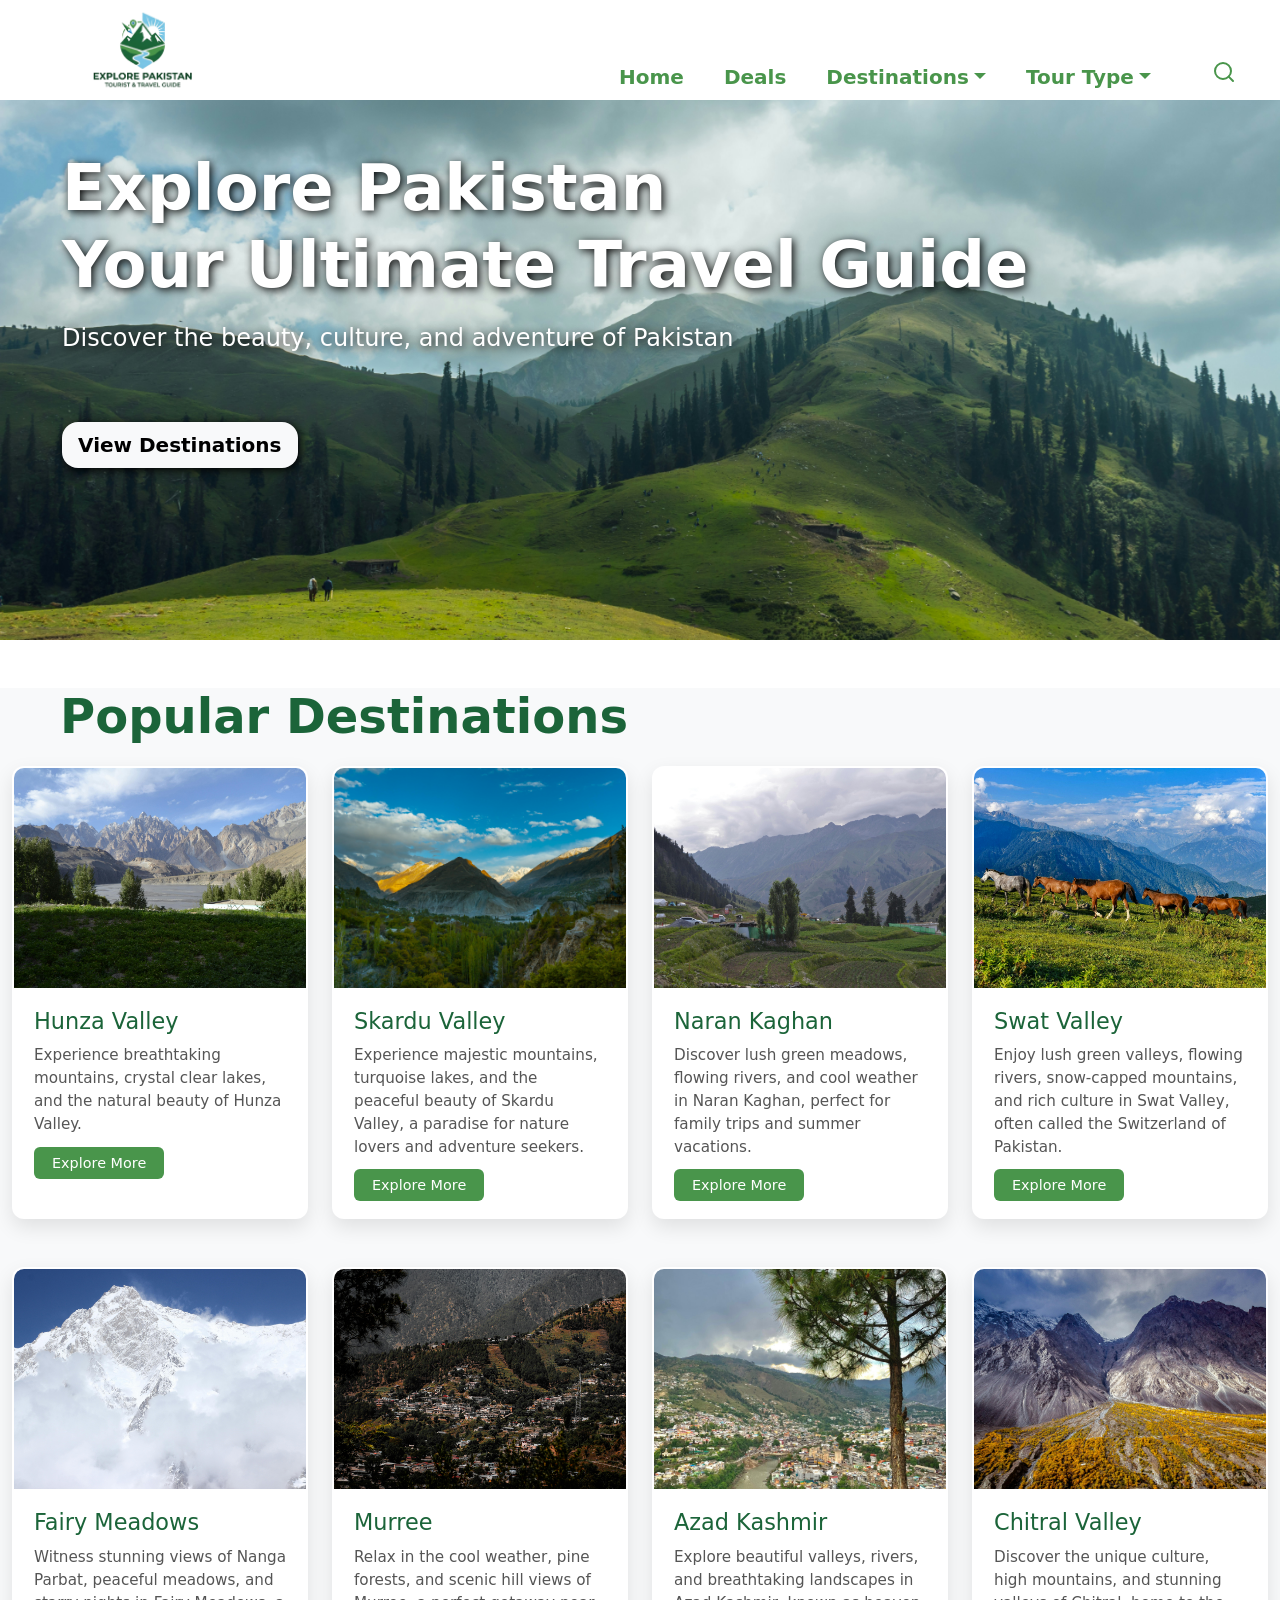
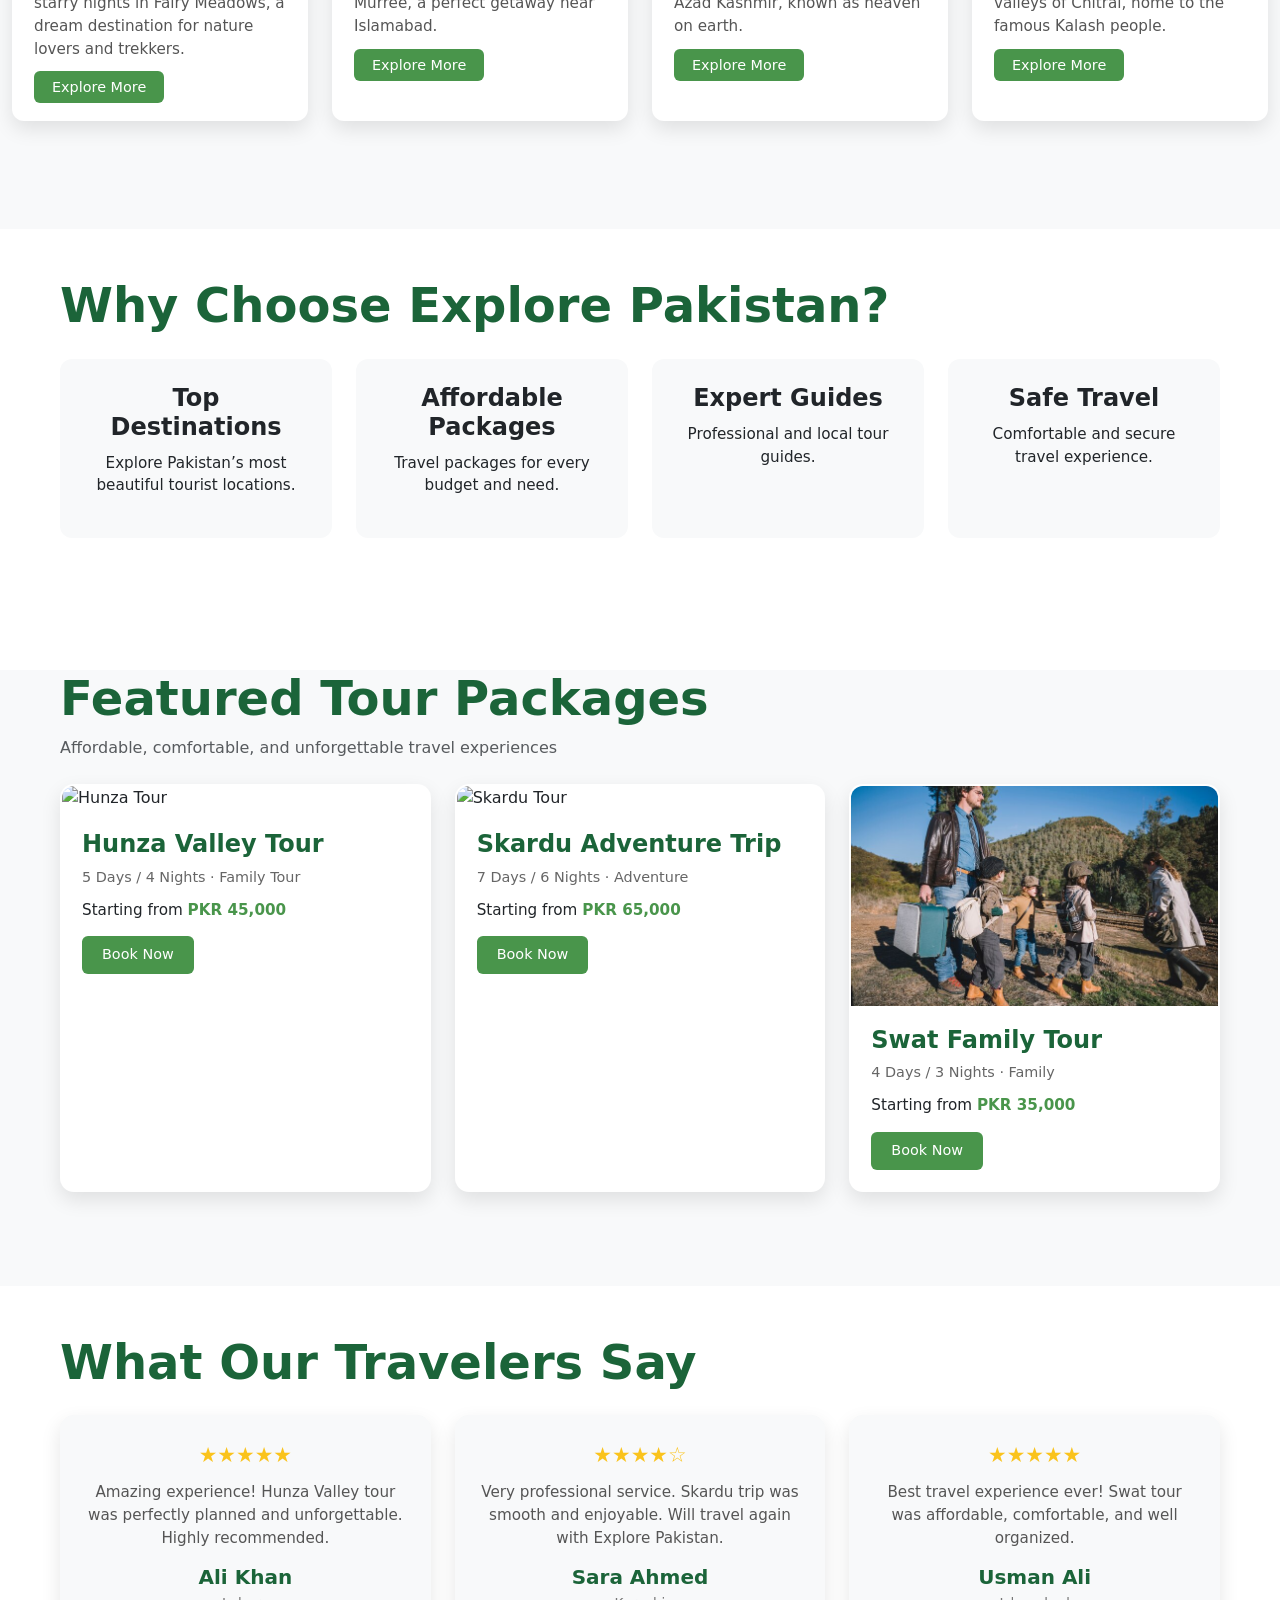
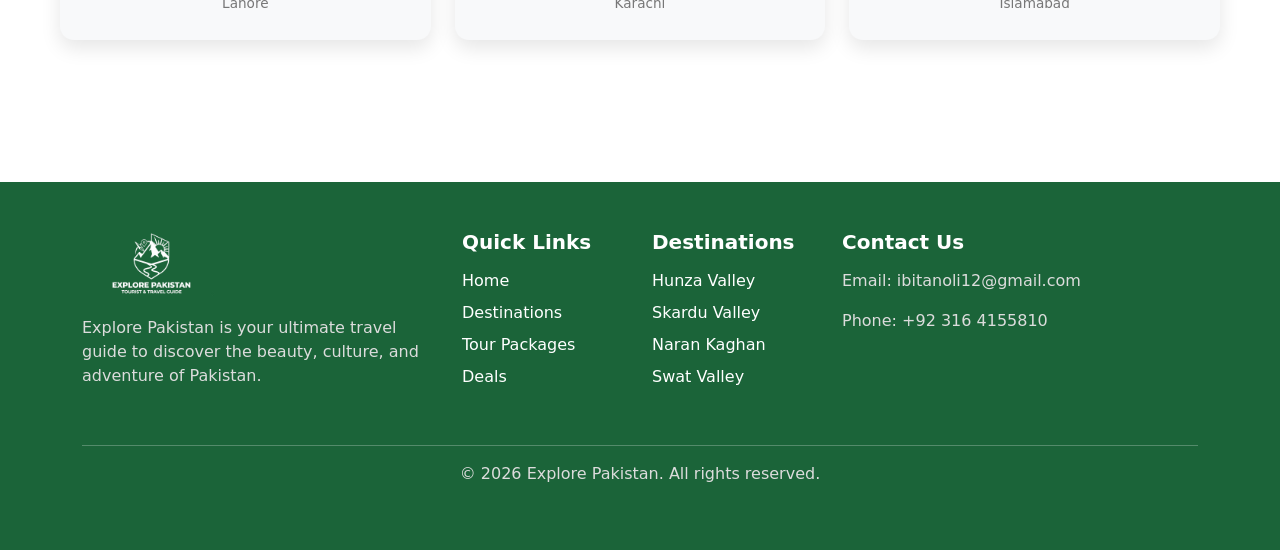
==== index.html @ c1631bf4 "Project on Tourist" ====
<!DOCTYPE html>
<html lang="en">
<head>
    <meta charset="UTF-8">
    <meta name="viewport" content="width=device-width, initial-scale=1.0">
    <title>Explore Pakistan – Tourist & Travel Guide</title>
    <link rel="stylesheet" href="bootstrap-5.3.8-dist/css/bootstrap.min.css">
    <link rel="stylesheet" href="style.css">
</head>
<body>
   
 <nav class="navbar navbar-expand-lg p-0  ">
  <div class="container-fluid">

    <!-- Logo Left -->
    <a class="navbar-brand" href="#">
      <img src="imges/main logo.png"
           alt="Explore Pakistan Logo" class="img-fluid ms-5" style="height:90px;">
    </a>

    <!-- Toggler for mobile -->
    <button class="navbar-toggler" type="button" data-bs-toggle="collapse" data-bs-target="#navbarRightMenu">
      <span class="navbar-toggler-icon"></span>
    </button>

    <!-- Right Menu -->
    <div class="collapse navbar-collapse mt-auto" id="navbarRightMenu">
      <ul class="navbar-nav gap-4 ms-auto mb-2 mb-lg-0     customnav"> 
        <li class="nav-item"><a class="nav-link " href="#">Home</a></li>
        <li class="nav-item"><a class="nav-link" href="#">Deals</a></li>

        <!-- Destinations Dropdown -->
        <li class="nav-item dropdown">
          <a class="nav-link dropdown-toggle" href="#" role="button" data-bs-toggle="dropdown">Destinations</a>
          <ul class="dropdown-menu">
            <li><a class="dropdown-item" href="#">Azad Kashmir Tours</a></li>
            <li><a class="dropdown-item" href="#">Chitral Valley Tours</a></li>
            <li><a class="dropdown-item" href="#">Fairy Meadows Tours</a></li>
            <li><a class="dropdown-item" href="#">Hunza Valley Tours</a></li>
            <li><a class="dropdown-item" href="#">Murree Tours</a></li>
            <li><a class="dropdown-item" href="#">Naran Kaghan Tours</a></li>
            <li><a class="dropdown-item" href="#">Skardu Valley Tours</a></li>
            <li><a class="dropdown-item" href="#">Swat Valley Tours</a></li>
          </ul>
        </li>

        <!-- Tour Type Dropdown -->
        <li class="nav-item dropdown">
          <a class="nav-link dropdown-toggle" href="#" role="button" data-bs-toggle="dropdown">Tour Type</a>
          <ul class="dropdown-menu">
            <li><a class="dropdown-item" href="#">Family Tours</a></li>
            <li><a class="dropdown-item" href="#">Honeymoon Tours</a></li>
            <li><a class="dropdown-item" href="#">Adventure Tours</a></li>
            <li><a class="dropdown-item" href="#">Group Tours</a></li>
            <li><a class="dropdown-item" href="#">Luxury Tours</a></li>
          </ul>
        </li>

<!--Search bar-->
<li class="nav-item ms-4">
  <div class="search-wrapper">
    <!-- Search Icon Button -->
    <button class="search-button" type="button" style="background:none; border:none; cursor:pointer; padding:5px;">
      <svg xmlns="http://www.w3.org/2000/svg" width="24" height="24" fill="none" stroke="#49954b" stroke-width="2" stroke-linecap="round" stroke-linejoin="round" viewBox="0 0 24 24">
        <circle cx="11" cy="11" r="8"></circle>
        <line x1="21" y1="21" x2="16.65" y2="16.65"></line>
      </svg>
    </button>

    <!-- Hidden Input Field -->
    <input type="text" class="search-input" placeholder="Search...">
  </div>
</li>



      </ul>
    </div>
  </div>
</nav>


      

    </div>
  </div>
</nav>

<!--First Section-->
<div class="container-fluid firstsection">
  <div class="content"><h1 class="fade-up">Explore Pakistan <br> Your Ultimate Travel Guide</h1>
 <p class="fade-up">Discover the beauty, culture, and adventure of Pakistan</p>
 <button type="button" class="btn  btn-lg"><a href="#Popular-destinations">View Destinations</a> </button>
</div>

</div>

<!--Second Section-->
<div class="container-fluid secondsection" id="Popular-destinations">
  <h1 class="ms-5 mt-5">Popular Destinations</h1>
  <div class="row">
    <!--Card one-->
    <div class="col-12 col-md-6 col-lg-3 mb-5 ">
  <div class="destination-card h-100">
    
    <img src="imges/hunza valley.jpg" alt="Hunza Valley">

    <div class="card-content">
      <h3>Hunza Valley</h3>
      <p>
        Experience breathtaking mountains, crystal clear lakes,
        and the natural beauty of Hunza Valley.
      </p>
      <a href="#" class="card-btn">Explore More</a>
    </div>

  </div>
</div>


<!--Card two-->
    <div class="col-12 col-md-6 col-lg-3 mb-5">
  <div class="destination-card h-100">
    
    <img src="imges/skardu valley.jpg" alt="Hunza Valley">

    <div class="card-content">
      <h3>Skardu Valley</h3>
      <p>
        Experience majestic mountains, turquoise lakes,
and the peaceful beauty of Skardu Valley,
a paradise for nature lovers and adventure seekers.
      </p>
      <a href="#" class="card-btn">Explore More</a>
    </div>

  </div>
</div>
<!--Card three-->
    <div class="col-12 col-md-6 col-lg-3 mb-5">
  <div class="destination-card h-100">
    
    <img src="imges/naran kaghan.jpg" alt="Hunza Valley">

    <div class="card-content">
      <h3>Naran Kaghan</h3>
      <p>
       Discover lush green meadows, flowing rivers,
        and cool weather in Naran Kaghan,
        perfect for family trips and summer vacations.
      </p>
      <a href="#" class="card-btn">Explore More</a>
    </div>

  </div>
</div>

<!--Card four-->
    <div class="col-12 col-md-6 col-lg-3 mb-5">
  <div class="destination-card h-100">
    
    <img src="imges/swat valley.jpg" alt="Hunza Valley">

    <div class="card-content">
      <h3>Swat Valley</h3>
      <p>
     Enjoy lush green valleys, flowing rivers,
snow-capped mountains, and rich culture in Swat Valley,
often called the Switzerland of Pakistan.
      </p>
      <a href="#" class="card-btn">Explore More</a>
    </div>

  </div>
</div>


<!--Card five-->
    <div class="col-12 col-md-6 col-lg-3 mb-5">
  <div class="destination-card h-100">
    
    <img src="imges/fairy meadows.jpg" alt="Hunza Valley">

    <div class="card-content">
      <h3>Fairy Meadows</h3>
      <p>
       Witness stunning views of Nanga Parbat,
peaceful meadows, and starry nights in Fairy Meadows,
a dream destination for nature lovers and trekkers.
      </p>
      <a href="#" class="card-btn">Explore More</a>
    </div>

  </div>
</div>

<!--Card six-->
    <div class="col-12 col-md-6 col-lg-3 mb-5">
  <div class="destination-card h-100">
    
    <img src="imges/muree.jpg" alt="Hunza Valley">

    <div class="card-content">
      <h3>Murree</h3>
      <p>
       Relax in the cool weather, pine forests,
and scenic hill views of Murree,
a perfect getaway near Islamabad.
      </p>
      <a href="#" class="card-btn">Explore More</a>
    </div>

  </div>
</div>

<!--Card seven-->
    <div class="col-12 col-md-6 col-lg-3 mb-5">
  <div class="destination-card h-100">
    
    <img src="imges/azad kashmir.jpg" alt="Hunza Valley">

    <div class="card-content">
      <h3>Azad Kashmir</h3>
      <p>
       Explore beautiful valleys, rivers,
and breathtaking landscapes in Azad Kashmir,
known as heaven on earth.
      </p>
      <a href="#" class="card-btn">Explore More</a>
    </div>

  </div>
</div>

<!--Card eight-->
    <div class="col-12 col-md-6 col-lg-3 mb-5">
  <div class="destination-card h-100">
    
    <img src="imges/chitral valley.jpg" alt="Hunza Valley">

    <div class="card-content">
      <h3>Chitral Valley</h3>
      <p>
       Discover the unique culture, high mountains,
and stunning valleys of Chitral,
home to the famous Kalash people.
      </p>
      <a href="#" class="card-btn">Explore More</a>
    </div>

  </div>
</div>

  </div>

</div>




<!-- Third Section -->
<div class="container-fluid thirdsection">
  <h1 class="ms-5 mt-5">Why Choose Explore Pakistan?</h1>

  <div class="row px-5 mt-4">

    <div class="col-12 col-md-6 col-lg-3 mb-4">
      <div class="why-card">
        <h4>Top Destinations</h4>
        <p>Explore Pakistan’s most beautiful tourist locations.</p>
      </div>
    </div>

    <div class="col-12 col-md-6 col-lg-3 mb-4">
      <div class="why-card">
        <h4>Affordable Packages</h4>
        <p>Travel packages for every budget and need.</p>
      </div>
    </div>

    <div class="col-12 col-md-6 col-lg-3 mb-4">
      <div class="why-card">
        <h4>Expert Guides</h4>
        <p>Professional and local tour guides.</p>
      </div>
    </div>

    <div class="col-12 col-md-6 col-lg-3 mb-4">
      <div class="why-card">
        <h4>Safe Travel</h4>
        <p>Comfortable and secure travel experience.</p>
      </div>
    </div>

  </div>
</div>





<!-- Fourth Section : Tour Packages -->
<div class="container-fluid fourthsection">
  <h1 class="ms-5 mt-5">Featured Tour Packages</h1>
  <p class="ms-5 text-muted">Affordable, comfortable, and unforgettable travel experiences</p>

  <div class="row px-5 mt-4">

    <!-- Package 1 -->
    <div class="col-12 col-md-6 col-lg-4 mb-4">
      <div class="package-card h-100">
        <img src="imges/hunza tour.jpg" alt="Hunza Tour">
        <div class="package-content">
          <h4>Hunza Valley Tour</h4>
          <p class="details">5 Days / 4 Nights · Family Tour</p>
          <p class="price">Starting from <span>PKR 45,000</span></p>
          <a href="#" class="package-btn">Book Now</a>
        </div>
      </div>
    </div>

    <!-- Package 2 -->
    <div class="col-12 col-md-6 col-lg-4 mb-4">
      <div class="package-card h-100">
        <img src="imges/skardu tour.jpg" alt="Skardu Tour">
        <div class="package-content">
          <h4>Skardu Adventure Trip</h4>
          <p class="details">7 Days / 6 Nights · Adventure</p>
          <p class="price">Starting from <span>PKR 65,000</span></p>
          <a href="#" class="package-btn">Book Now</a>
        </div>
      </div>
    </div>

    <!-- Package 3 -->
    <div class="col-12 col-md-6 col-lg-4 mb-4">
      <div class="package-card h-100">
        <img src="imges/swat tour.jpg" alt="Swat Tour">
        <div class="package-content">
          <h4>Swat Family Tour</h4>
          <p class="details">4 Days / 3 Nights · Family</p>
          <p class="price">Starting from <span>PKR 35,000</span></p>
          <a href="#" class="package-btn">Book Now</a>
        </div>
      </div>
    </div>

  </div>
</div>









<!-- Fifth Section : Traveler Reviews -->
<div class="container-fluid reviewsection">
  <h1 class="ms-5 mt-5">What Our Travelers Say</h1>

  <div class="row px-5 mt-4">

    <!-- Review 1 -->
    <div class="col-12 col-md-6 col-lg-4 mb-4">
      <div class="review-card h-100">
        <div class="stars">★★★★★</div>
        <p class="review-text">
          Amazing experience! Hunza Valley tour was perfectly planned
          and unforgettable. Highly recommended.
        </p>
        <h5>Ali Khan</h5>
        <span>Lahore</span>
      </div>
    </div>

    <!-- Review 2 -->
    <div class="col-12 col-md-6 col-lg-4 mb-4">
      <div class="review-card h-100">
        <div class="stars">★★★★☆</div>
        <p class="review-text">
          Very professional service. Skardu trip was smooth and enjoyable.
          Will travel again with Explore Pakistan.
        </p>
        <h5>Sara Ahmed</h5>
        <span>Karachi</span>
      </div>
    </div>

    <!-- Review 3 -->
    <div class="col-12 col-md-6 col-lg-4 mb-4">
      <div class="review-card h-100">
        <div class="stars">★★★★★</div>
        <p class="review-text">
          Best travel experience ever! Swat tour was affordable,
          comfortable, and well organized.
        </p>
        <h5>Usman Ali</h5>
        <span>Islamabad</span>
      </div>
    </div>

  </div>
</div>





<!-- Footer Section -->
<footer class="footersection mt-5">
  <div class="container py-5">
    <div class="row">

      <!-- Logo & About -->
      <div class="col-12 col-md-4 mb-4 footer">
        <img src="imges/fottor logo.png" alt="Explore Pakistan Logo" class="img-fluid mb-3" style="height:70px;">
        <p>Explore Pakistan is your ultimate travel guide to discover the beauty, culture, and adventure of Pakistan.</p>
      </div>

      <!-- Quick Links -->
      <div class="col-6 col-md-2 mb-4">
        <h5>Quick Links</h5>
        <ul class="footer-links">
          <li><a href="#">Home</a></li>
          <li><a href="#">Destinations</a></li>
          <li><a href="#">Tour Packages</a></li>
          <li><a href="#">Deals</a></li>
        </ul>
      </div>

      <!-- Destinations -->
      <div class="col-6 col-md-2 mb-4">
        <h5>Destinations</h5>
        <ul class="footer-links">
          <li><a href="#">Hunza Valley</a></li>
          <li><a href="#">Skardu Valley</a></li>
          <li><a href="#">Naran Kaghan</a></li>
          <li><a href="#">Swat Valley</a></li>
        </ul>
      </div>

      <!-- Contact -->
      <div class="col-12 col-md-4 mb-4">
        <h5>Contact Us</h5>
        <p>Email: ibitanoli12@gmail.com</p>
        <p>Phone: +92 316 4155810</p>
        <div class="social-icons">
          <a href="#"><i class="bi bi-facebook"></i></a>
          <a href="#"><i class="bi bi-instagram"></i></a>
          <a href="#"><i class="bi bi-twitter"></i></a>
        </div>
      </div>

    </div>
    <hr>
    <p class="text-center mt-3">&copy; 2026 Explore Pakistan. All rights reserved.</p>
  </div>
</footer>



<!--Javascript links-->
    <script src="bootstrap-5.3.8-dist/js/bootstrap.bundle.min.js"></script>
    <script src="script.js"></script>
</body>
</html>
---- style.css ----
*{
    padding: 0;
    margin: 0;
    box-sizing: border-box;
}


nav {
  position: fixed;
  top: 0;
  width: 100%;
  transition: top 0.3s ease;
  z-index: 999;
}


.logo{
    width: 15%;
}
.customnav li a{
    font-size: 20px;
    font-weight: bold;
    transition: 0.2s ease;
    color: #49954b;
}
.customnav li a:hover{
    color: #1b6439;
}



.search-wrapper {
  position: relative;
  display: flex;
  align-items: center;
}


.search-input {
  width: 0;
  opacity: 0;
  padding: 5px 10px;
  border: 1px solid #49954b; 
  border-radius: 20px;
  transition: width 0.3s ease, opacity 0.3s ease;
  margin-left: 5px;
}


.search-wrapper.active .search-input {
  width: 150px;   
  opacity: 1;
}

.firstsection {
    position: relative;
    min-height: 60vh;
    width: 100%;
    overflow: hidden;
    background: url('imges/first\ section.jpg') center/cover no-repeat;
    
}


.firstsection::before {
    content: '';
    position: absolute;
    top:0; left:0; right:0; bottom:0; 
    z-index: 1;
    transition: background-color 0.5s ease; 
}

.firstsection:hover::before {
    background: linear-gradient(rgba(255, 255, 255, 0),#103b11b3);
    
}

.content{
    position: relative;
   padding-top: 50px;
   padding-bottom: 50px;
    padding-left: 50px; 
    min-height: 60vh;
    width: 100%;
    z-index: 2;
}
.content h1 {
    font-size: clamp(2rem, 5vw, 4rem);
    font-weight: bold;
    margin-bottom: 1rem;
    color: white;
    text-shadow: 2px 2px 10px black;
}

.content p {
    font-size: clamp(1rem, 2.5vw, 1.5rem);
    color: white;
    text-shadow: 2px 2px 10px black;
}
.content button{
    box-shadow: 2px 2px 10px black;
    font-size: 20px;
    font-weight: bold;
    border-radius:  clamp(0.8rem, 2.5vw, 1rem);
    background-color: #F8F9FA;
    border: none;
    margin-top: 50px;
    transition: 0.2s ease;
}
.content button a{
    text-decoration: none;
    color: black;
}
.content button a:hover{
    color: white;
}
.content button:hover{
    background-color: #78c6e6;
    color: white;
}



.secondsection {
    background-color: #f8f9fa;
    padding-bottom: 60px;
}

.secondsection h1 {
    font-weight: bold;
    color: #1b6439; 
    font-size: clamp(1.5rem, 5vw, 3rem);
   margin-bottom: 20px; 
}

/* Card styling */
.destination-card {
    background: #fff;
    border-radius: 12px;
    overflow: hidden;
    box-shadow: 0 8px 20px rgba(0,0,0,0.1);
    transition: transform 0.2s ease, box-shadow 0.2s ease;
    border: 2px solid transparent;
}

.destination-card:hover {
    transform: translateY(-10px);
    border-color: #49954b;
    box-shadow: 0 12px 30px rgba(73, 149, 75, 0.35);
    
}

.destination-card img {
    width: 100%;
    height: 220px;
    object-fit: cover;
}

.card-content {
    padding: 20px;
}

.card-content h3 {
    font-size: 1.4rem;
    margin-bottom: 10px;
    color: #1b6439;
}

.card-content p {
    font-size: 0.95rem;
    color: #555;
    margin-bottom: 15px;
}

.card-btn{
    text-decoration: none;
    color: #fff;
    background-color: #49954b;
    padding: 8px 18px;
    border-radius: 6px;
    font-size: 0.9rem;
    transition: background-color 0.3s ease;
}

.card-btn:hover {
    background-color: #1b6439;
}









.thirdsection {
    background-color: #ffffff;
    padding-bottom: 60px;
}

.thirdsection h1 {
    font-weight: bold;
    color: #1b6439;
    font-size: clamp(1.5rem, 5vw, 3rem);
}

.why-card {
    background: #f8f9fa;
    border-radius: 12px;
    padding: 25px;
    text-align: center;
    height: 100%;
    transition: all 0.3s ease;
}

.why-card:hover {
    background-color: #49954b;
    color: white;
    transform: translateY(-8px);
    box-shadow: inset 0 8px 18px rgba(0, 0, 0, 0.726);
}

.why-card h4 {
    margin-bottom: 10px;
    font-weight: bold;
}

.why-card p {
    font-size: 0.95rem;
}







.fourthsection {
    background-color: #f8f9fa;
    padding-bottom: 70px;
}

.fourthsection h1 {
    font-weight: bold;
    color: #1b6439;
    font-size: clamp(1.5rem, 5vw, 3rem);
}

.package-card {
    background: #fff;
    border-radius: 14px;
    overflow: hidden;
    box-shadow: 0 8px 20px rgba(0,0,0,0.1);
    transition: all 0.3s ease;
    border: 2px solid transparent;
}

.package-card:hover {
    transform: translateY(-10px);
    box-shadow: 0 15px 35px rgba(0,0,0,0.18);
    border-color: #1b6439;
}

.package-card img {
    width: 100%;
    height: 220px;
    object-fit: cover;
}

.package-content {
    padding: 20px;
}

.package-content h4 {
    font-weight: bold;
    color: #1b6439;
    margin-bottom: 8px;
}

.details {
    font-size: 0.9rem;
    color: #666;
    margin-bottom: 10px;
}

.price {
    font-size: 0.95rem;
    margin-bottom: 15px;
}

.price span {
    font-weight: bold;
    color: #49954b;
}

.package-btn {
    display: inline-block;
    text-decoration: none;
    background-color: #49954b;
    color: #fff;
    padding: 8px 20px;
    border-radius: 6px;
    font-size: 0.9rem;
    transition: background-color 0.3s ease;
}

.package-btn:hover {
    background-color: #1b6439;
}








.reviewsection {
    background-color: #ffffff;
    padding-bottom: 70px;
}

.reviewsection h1 {
    font-weight: bold;
    color: #1b6439;
    font-size: clamp(1.5rem, 5vw, 3rem);
}

.review-card {
    background: #f8f9fa;
    border-radius: 14px;
    padding: 25px;
    text-align: center;
    box-shadow: 0 8px 20px rgba(0,0,0,0.1);
    transition: all 0.3s ease;
}

.review-card:hover {
    transform: translateY(-8px);
    box-shadow: 0 15px 30px rgba(0,0,0,0.18);
}

.stars {
    color: #fac31c;
    font-size: 1.3rem;
    margin-bottom: 10px;
}

.review-text {
    font-size: 0.95rem;
    color: #555;
    margin-bottom: 15px;
}

.review-card h5 {
    font-weight: bold;
    color: #1b6439;
    margin-bottom: 2px;
}

.review-card span {
    font-size: 0.85rem;
    color: #777;
}





.footersection {
    background-color: #1b6439;
    color: #fff;
}

.footersection h5 {
    font-weight: bold;
    margin-bottom: 15px;
}

.footer-links {
    list-style: none;
    padding: 0;
}

.footer-links li {
    margin-bottom: 8px;
}

.footer-links li a {
    color: #fff;
    text-decoration: none;
    transition: 0.2s ease;
}

.footer-links li a:hover {
    color: #78c6e6;
}

.footersection p {
    color: #dcdcdc;
}

.social-icons a {
    color: #fff;
    font-size: 1.2rem;
    margin-right: 10px;
    transition: 0.3s ease;
}

.social-icons a:hover {
    color: #78c6e6;
}









.fade-up {
  opacity: 0;
  transform: translateY(30px);
  transition: opacity 0.8s ease-out, transform 0.8s ease-out;
}

.fade-up.show {
  opacity: 1;
  transform: translateY(0);
}
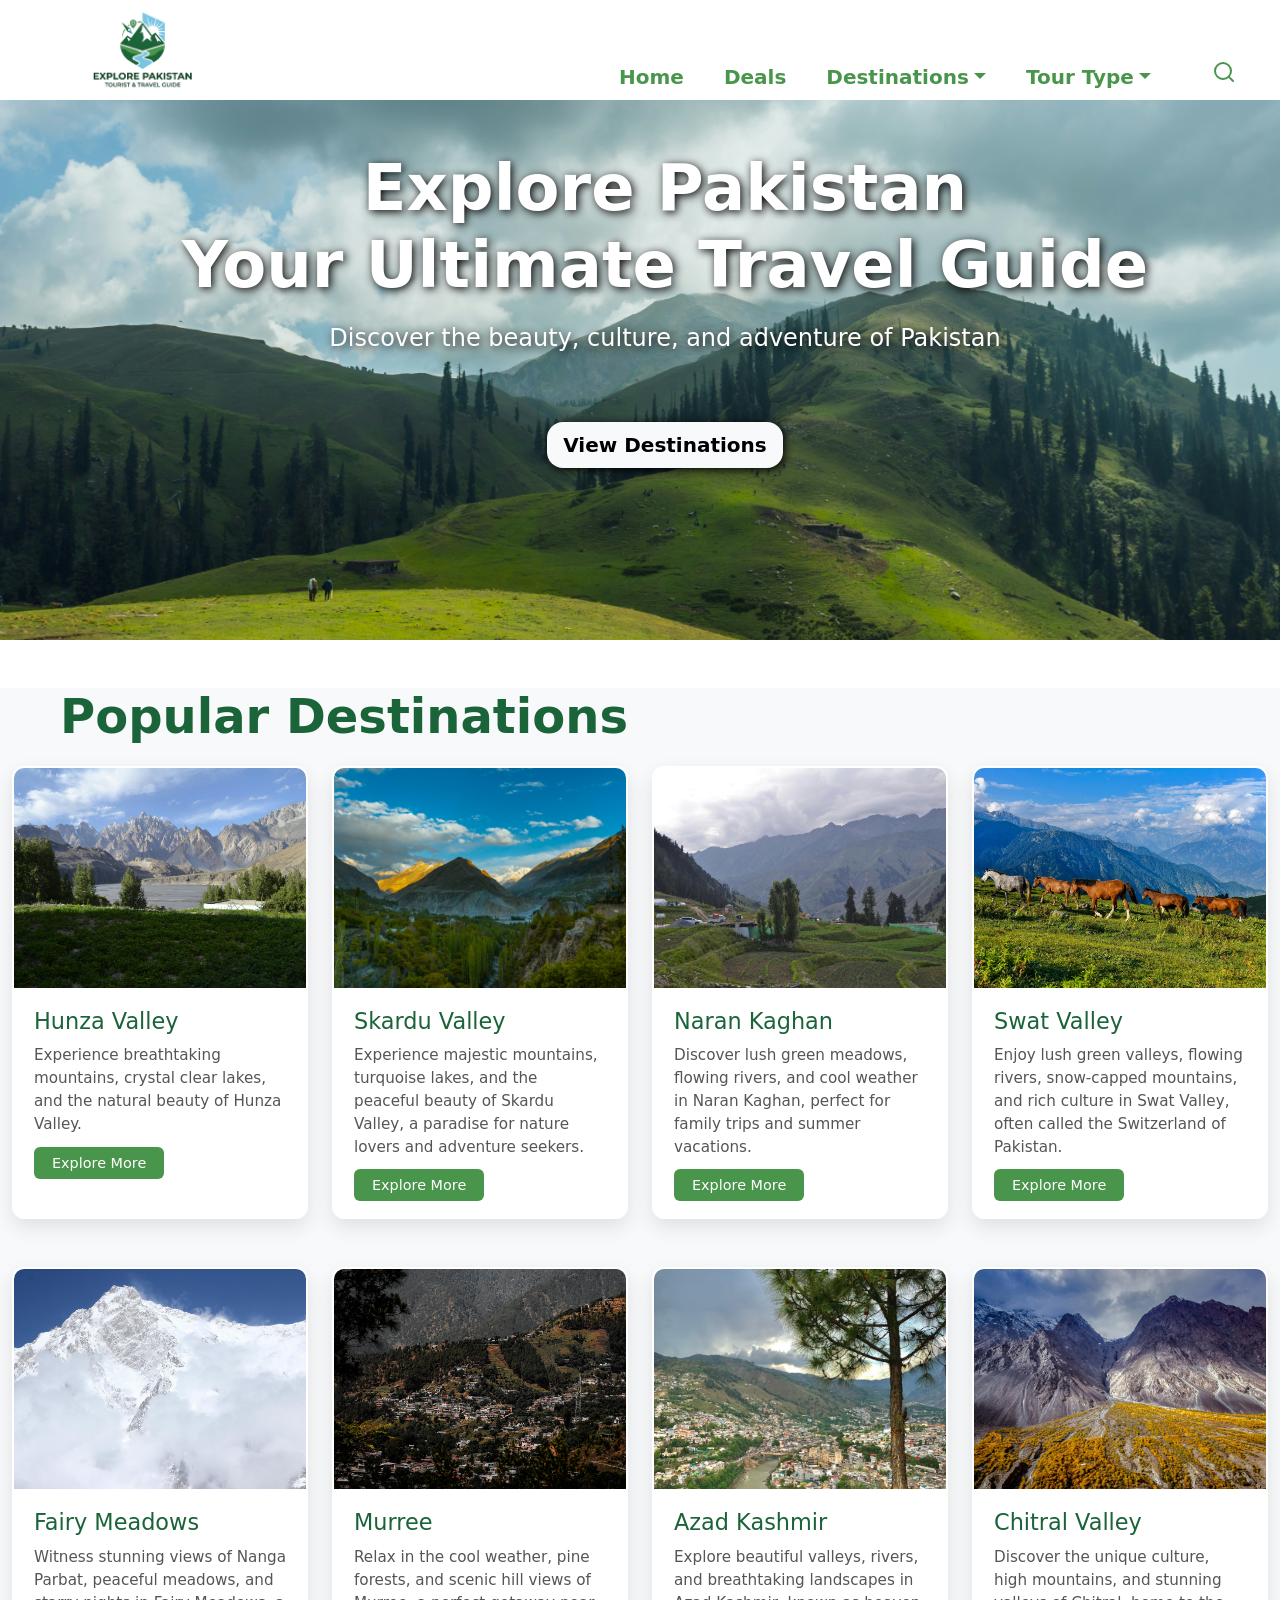
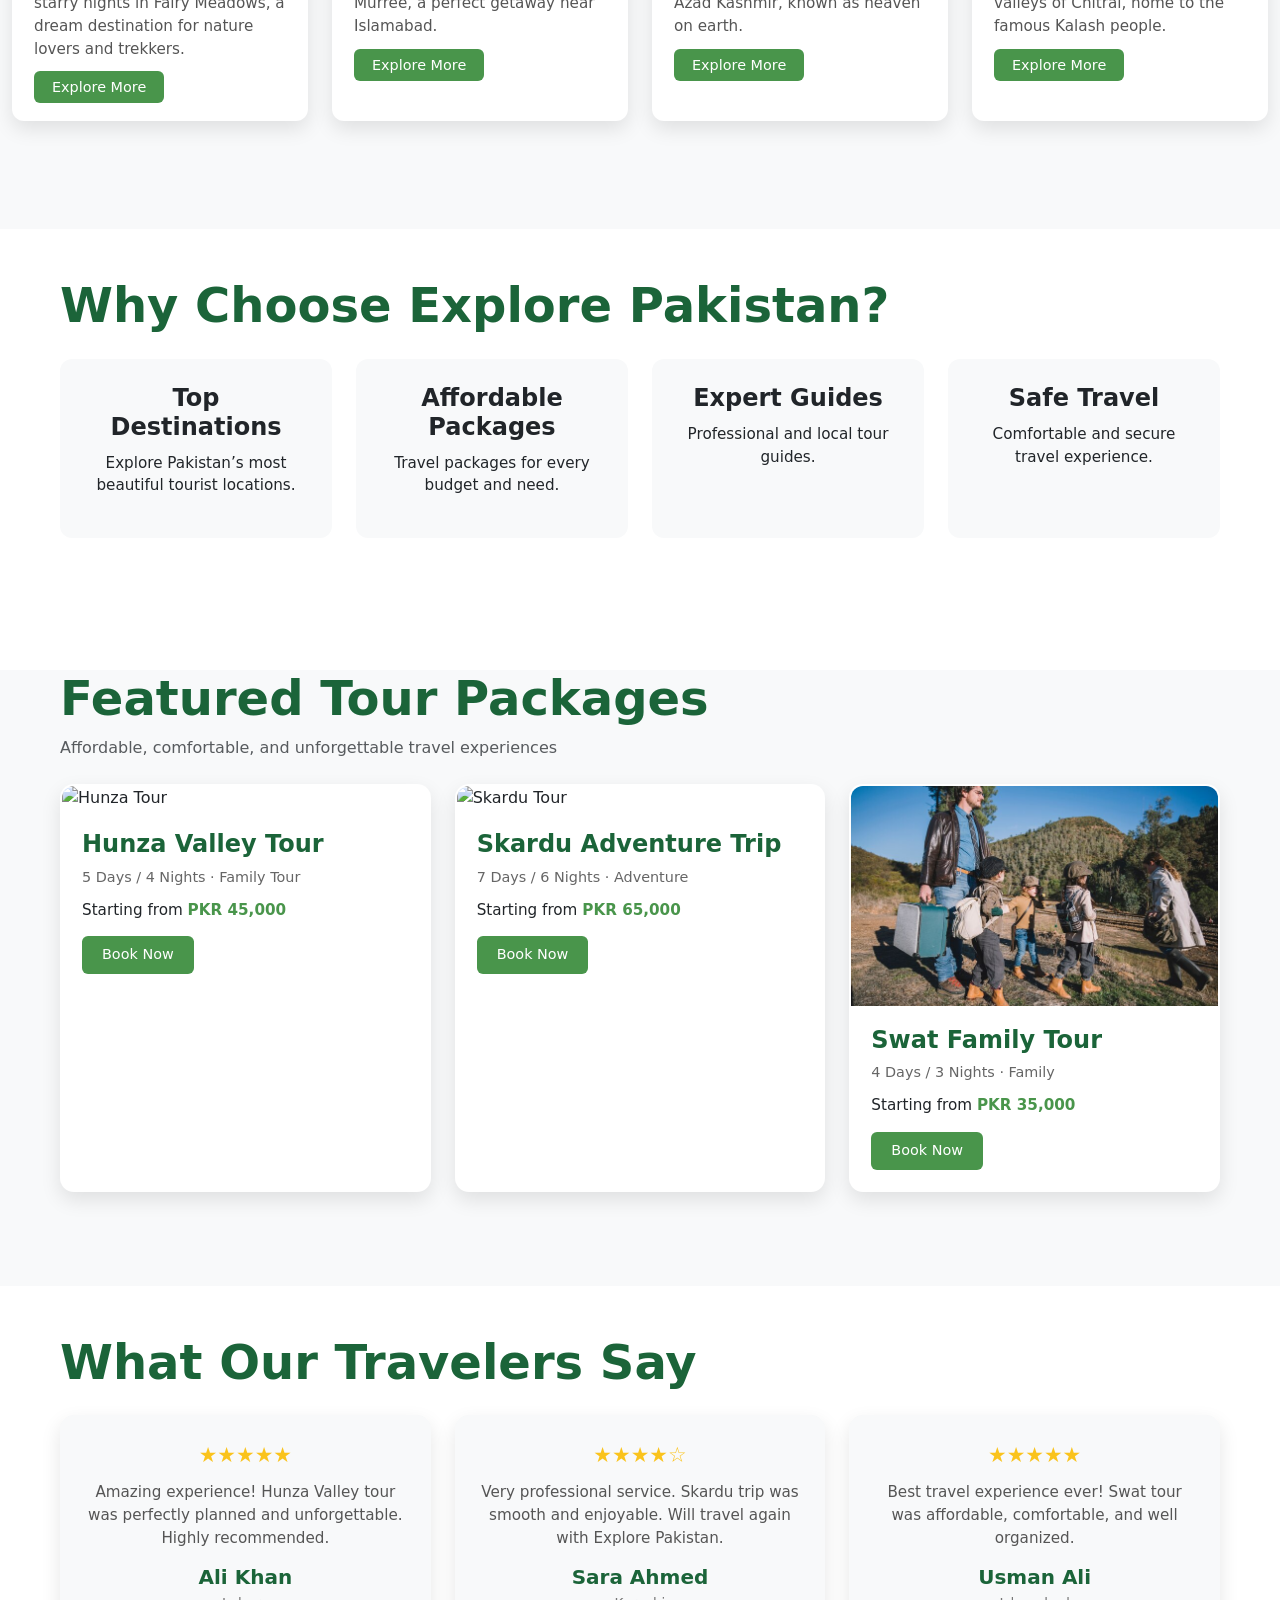
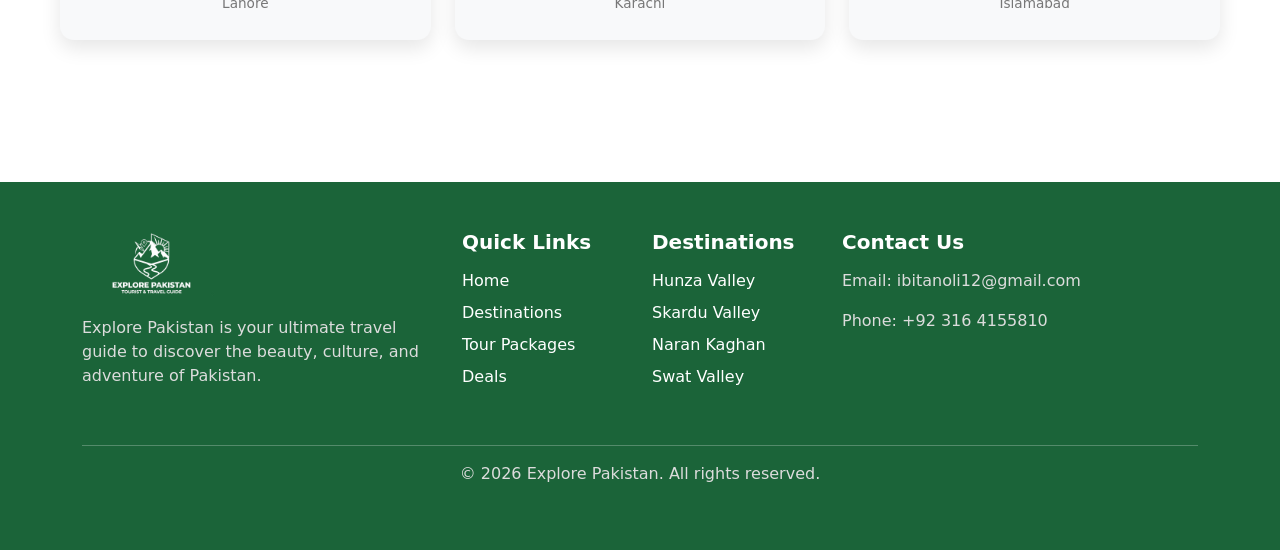
==== commit a74fd0a7: "Added remaining destination pages and working Formspree booking form" ====
--- a/index.html
+++ b/index.html
@@ -4,6 +4,7 @@
     <meta charset="UTF-8">
     <meta name="viewport" content="width=device-width, initial-scale=1.0">
     <title>Explore Pakistan – Tourist & Travel Guide</title>
+    <link rel="icon" type="imges/png" href="imges/tourist favicon.png">
     <link rel="stylesheet" href="bootstrap-5.3.8-dist/css/bootstrap.min.css">
     <link rel="stylesheet" href="style.css">
 </head>
@@ -13,7 +14,7 @@
   <div class="container-fluid">
 
     <!-- Logo Left -->
-    <a class="navbar-brand" href="#">
+    <a class="navbar-brand" href="index.html">
       <img src="imges/main logo.png"
            alt="Explore Pakistan Logo" class="img-fluid ms-5" style="height:90px;">
     </a>
@@ -26,21 +27,21 @@
     <!-- Right Menu -->
     <div class="collapse navbar-collapse mt-auto" id="navbarRightMenu">
       <ul class="navbar-nav gap-4 ms-auto mb-2 mb-lg-0     customnav"> 
-        <li class="nav-item"><a class="nav-link " href="#">Home</a></li>
+        <li class="nav-item"><a class="nav-link " href="index.html">Home</a></li>
         <li class="nav-item"><a class="nav-link" href="#">Deals</a></li>
 
         <!-- Destinations Dropdown -->
         <li class="nav-item dropdown">
           <a class="nav-link dropdown-toggle" href="#" role="button" data-bs-toggle="dropdown">Destinations</a>
           <ul class="dropdown-menu">
-            <li><a class="dropdown-item" href="#">Azad Kashmir Tours</a></li>
-            <li><a class="dropdown-item" href="#">Chitral Valley Tours</a></li>
-            <li><a class="dropdown-item" href="#">Fairy Meadows Tours</a></li>
-            <li><a class="dropdown-item" href="#">Hunza Valley Tours</a></li>
-            <li><a class="dropdown-item" href="#">Murree Tours</a></li>
-            <li><a class="dropdown-item" href="#">Naran Kaghan Tours</a></li>
-            <li><a class="dropdown-item" href="#">Skardu Valley Tours</a></li>
-            <li><a class="dropdown-item" href="#">Swat Valley Tours</a></li>
+            <li><a class="dropdown-item" href="azad.html">Azad Kashmir Tours</a></li>
+            <li><a class="dropdown-item" href="chitral.html">Chitral Valley Tours</a></li>
+            <li><a class="dropdown-item" href="fairy.html">Fairy Meadows Tours</a></li>
+            <li><a class="dropdown-item" href="hunza.html">Hunza Valley Tours</a></li>
+            <li><a class="dropdown-item" href="murree.html">Murree Tours</a></li>
+            <li><a class="dropdown-item" href="naran.html">Naran Kaghan Tours</a></li>
+            <li><a class="dropdown-item" href="skardu.html">Skardu Valley Tours</a></li>
+            <li><a class="dropdown-item" href="swat.html">Swat Valley Tours</a></li>
           </ul>
         </li>
 
@@ -88,8 +89,8 @@
 
 <!--First Section-->
 <div class="container-fluid firstsection">
-  <div class="content"><h1 class="fade-up">Explore Pakistan <br> Your Ultimate Travel Guide</h1>
- <p class="fade-up">Discover the beauty, culture, and adventure of Pakistan</p>
+  <div class="content"><h1 class="scroll-hidden">Explore Pakistan <br> Your Ultimate Travel Guide</h1>
+ <p>Discover the beauty, culture, and adventure of Pakistan</p>
  <button type="button" class="btn  btn-lg"><a href="#Popular-destinations">View Destinations</a> </button>
 </div>
 
@@ -100,7 +101,7 @@
   <h1 class="ms-5 mt-5">Popular Destinations</h1>
   <div class="row">
     <!--Card one-->
-    <div class="col-12 col-md-6 col-lg-3 mb-5 ">
+    <div class="col-12 col-md-6 col-lg-3 mb-5 scroll-hidden ">
   <div class="destination-card h-100">
     
     <img src="imges/hunza valley.jpg" alt="Hunza Valley">
@@ -111,7 +112,7 @@
         Experience breathtaking mountains, crystal clear lakes,
         and the natural beauty of Hunza Valley.
       </p>
-      <a href="#" class="card-btn">Explore More</a>
+      <a href="hunza.html" class="card-btn">Explore More</a>
     </div>
 
   </div>
@@ -119,7 +120,7 @@
 
 
 <!--Card two-->
-    <div class="col-12 col-md-6 col-lg-3 mb-5">
+    <div class="col-12 col-md-6 col-lg-3 mb-5 scroll-hidden">
   <div class="destination-card h-100">
     
     <img src="imges/skardu valley.jpg" alt="Hunza Valley">
@@ -137,7 +138,7 @@
   </div>
 </div>
 <!--Card three-->
-    <div class="col-12 col-md-6 col-lg-3 mb-5">
+    <div class="col-12 col-md-6 col-lg-3 mb-5 scroll-hidden">
   <div class="destination-card h-100">
     
     <img src="imges/naran kaghan.jpg" alt="Hunza Valley">
@@ -156,7 +157,7 @@
 </div>
 
 <!--Card four-->
-    <div class="col-12 col-md-6 col-lg-3 mb-5">
+    <div class="col-12 col-md-6 col-lg-3 mb-5 scroll-hidden">
   <div class="destination-card h-100">
     
     <img src="imges/swat valley.jpg" alt="Hunza Valley">
@@ -176,7 +177,7 @@
 
 
 <!--Card five-->
-    <div class="col-12 col-md-6 col-lg-3 mb-5">
+    <div class="col-12 col-md-6 col-lg-3 mb-5 scroll-hidden">
   <div class="destination-card h-100">
     
     <img src="imges/fairy meadows.jpg" alt="Hunza Valley">
@@ -195,7 +196,7 @@
 </div>
 
 <!--Card six-->
-    <div class="col-12 col-md-6 col-lg-3 mb-5">
+    <div class="col-12 col-md-6 col-lg-3 mb-5 scroll-hidden">
   <div class="destination-card h-100">
     
     <img src="imges/muree.jpg" alt="Hunza Valley">
@@ -214,7 +215,7 @@
 </div>
 
 <!--Card seven-->
-    <div class="col-12 col-md-6 col-lg-3 mb-5">
+    <div class="col-12 col-md-6 col-lg-3 mb-5 scroll-hidden">
   <div class="destination-card h-100">
     
     <img src="imges/azad kashmir.jpg" alt="Hunza Valley">
@@ -233,7 +234,7 @@
 </div>
 
 <!--Card eight-->
-    <div class="col-12 col-md-6 col-lg-3 mb-5">
+    <div class="col-12 col-md-6 col-lg-3 mb-5 scroll-hidden">
   <div class="destination-card h-100">
     
     <img src="imges/chitral valley.jpg" alt="Hunza Valley">
@@ -314,7 +315,7 @@
           <h4>Hunza Valley Tour</h4>
           <p class="details">5 Days / 4 Nights · Family Tour</p>
           <p class="price">Starting from <span>PKR 45,000</span></p>
-          <a href="#" class="package-btn">Book Now</a>
+          <a href="booking.html" class="package-btn">Book Now</a>
         </div>
       </div>
     </div>
@@ -327,7 +328,7 @@
           <h4>Skardu Adventure Trip</h4>
           <p class="details">7 Days / 6 Nights · Adventure</p>
           <p class="price">Starting from <span>PKR 65,000</span></p>
-          <a href="#" class="package-btn">Book Now</a>
+          <a href="booking.html" class="package-btn">Book Now</a>
         </div>
       </div>
     </div>
@@ -340,7 +341,7 @@
           <h4>Swat Family Tour</h4>
           <p class="details">4 Days / 3 Nights · Family</p>
           <p class="price">Starting from <span>PKR 35,000</span></p>
-          <a href="#" class="package-btn">Book Now</a>
+          <a href="booking.html" class="package-btn">Book Now</a>
         </div>
       </div>
     </div>
--- a/style.css
+++ b/style.css
@@ -76,6 +76,7 @@
 }
 
 .content{
+    text-align: center;
     position: relative;
    padding-top: 50px;
    padding-bottom: 50px;
@@ -85,6 +86,7 @@
     z-index: 2;
 }
 .content h1 {
+    
     font-size: clamp(2rem, 5vw, 4rem);
     font-weight: bold;
     margin-bottom: 1rem;
@@ -414,19 +416,138 @@
 
 
 
-
-
-
-
-
-
-.fade-up {
-  opacity: 0;
-  transform: translateY(30px);
-  transition: opacity 0.8s ease-out, transform 0.8s ease-out;
-}
-
-.fade-up.show {
-  opacity: 1;
-  transform: translateY(0);
-}
+/* =========================================
+   Tour Booking Form Section Styling
+   ========================================= */
+
+.tour-booking-section {
+  background-color: #f8faf8; /* Light grey/greenish background */
+  padding: 80px 0;
+}
+
+.booking-form-wrapper {
+  background-color: #ffffff;
+  padding: 40px;
+  border-radius: 12px;
+  box-shadow: 0 10px 30px rgba(0, 0, 0, 0.08); /* Soft shadow for 3D effect */
+}
+
+.booking-header {
+  text-align: center;
+  margin-bottom: 35px;
+}
+
+.booking-header h2 {
+  color: #49954b;
+  font-weight: 700;
+  font-size: 32px;
+  margin-bottom: 10px;
+}
+
+.booking-header p {
+  color: #6c757d;
+  font-size: 16px;
+}
+
+.form-group {
+  margin-bottom: 20px;
+}
+
+.form-group label {
+  font-weight: 600;
+  color: #333;
+  margin-bottom: 8px;
+  display: block;
+}
+
+/* Custom Input Box with Icon */
+.custom-input-box {
+  position: relative;
+}
+
+.custom-input-box i {
+  position: absolute;
+  left: 15px;
+  top: 50%;
+  transform: translateY(-50%);
+  color: #49954b;
+  font-size: 18px;
+}
+
+/* Adjusting icon position for textarea specifically */
+.custom-input-box i.textarea-icon {
+  top: 20px;
+  transform: none;
+}
+
+.custom-input-box input,
+.custom-input-box select,
+.custom-input-box textarea {
+  width: 100%;
+  padding: 12px 15px 12px 45px; /* 45px left padding to make space for the icon */
+  border: 1px solid #ced4da;
+  border-radius: 8px;
+  font-size: 15px;
+  color: #495057;
+  background-color: #fff;
+  transition: all 0.3s ease-in-out;
+}
+
+/* Focus effect on inputs */
+.custom-input-box input:focus,
+.custom-input-box select:focus,
+.custom-input-box textarea:focus {
+  border-color: #49954b;
+  outline: none;
+  box-shadow: 0 0 0 3px rgba(73, 149, 75, 0.2); /* Glow effect */
+}
+
+/* Submit Button */
+.booking-btn {
+  background-color: #49954b;
+  color: #ffffff;
+  font-size: 18px;
+  font-weight: 600;
+  padding: 14px 20px;
+  border: none;
+  border-radius: 8px;
+  width: 100%;
+  cursor: pointer;
+  margin-top: 10px;
+  transition: background-color 0.3s ease;
+  display: flex;
+  justify-content: center;
+  align-items: center;
+  gap: 10px;
+}
+
+.booking-btn:hover {
+  background-color: #387839; 
+}
+
+
+@media (max-width: 768px) {
+  .booking-form-wrapper {
+    padding: 25px 20px;
+  }
+  .booking-header h2 {
+    font-size: 26px;
+  }
+}
+
+
+
+
+
+/* Jo element chupana hai uski class (Start State) */
+.scroll-hidden {
+    opacity: 0; /* Shuru mein element bilkul gayab hoga */
+    transform: translateY(50px); /* Element apni asli jagah se 50px neeche hoga */
+    transition: all 0.8s ease-out; /* 0.8 seconds mein smooth animation hogi */
+}
+
+/* Jo element screen par aanay ke baad show hoga (End State) */
+.scroll-show {
+    opacity: 1; /* Element wazeh ho jayega */
+    transform: translateY(0); /* Wapis apni asli jagah (0) par aayega */
+}
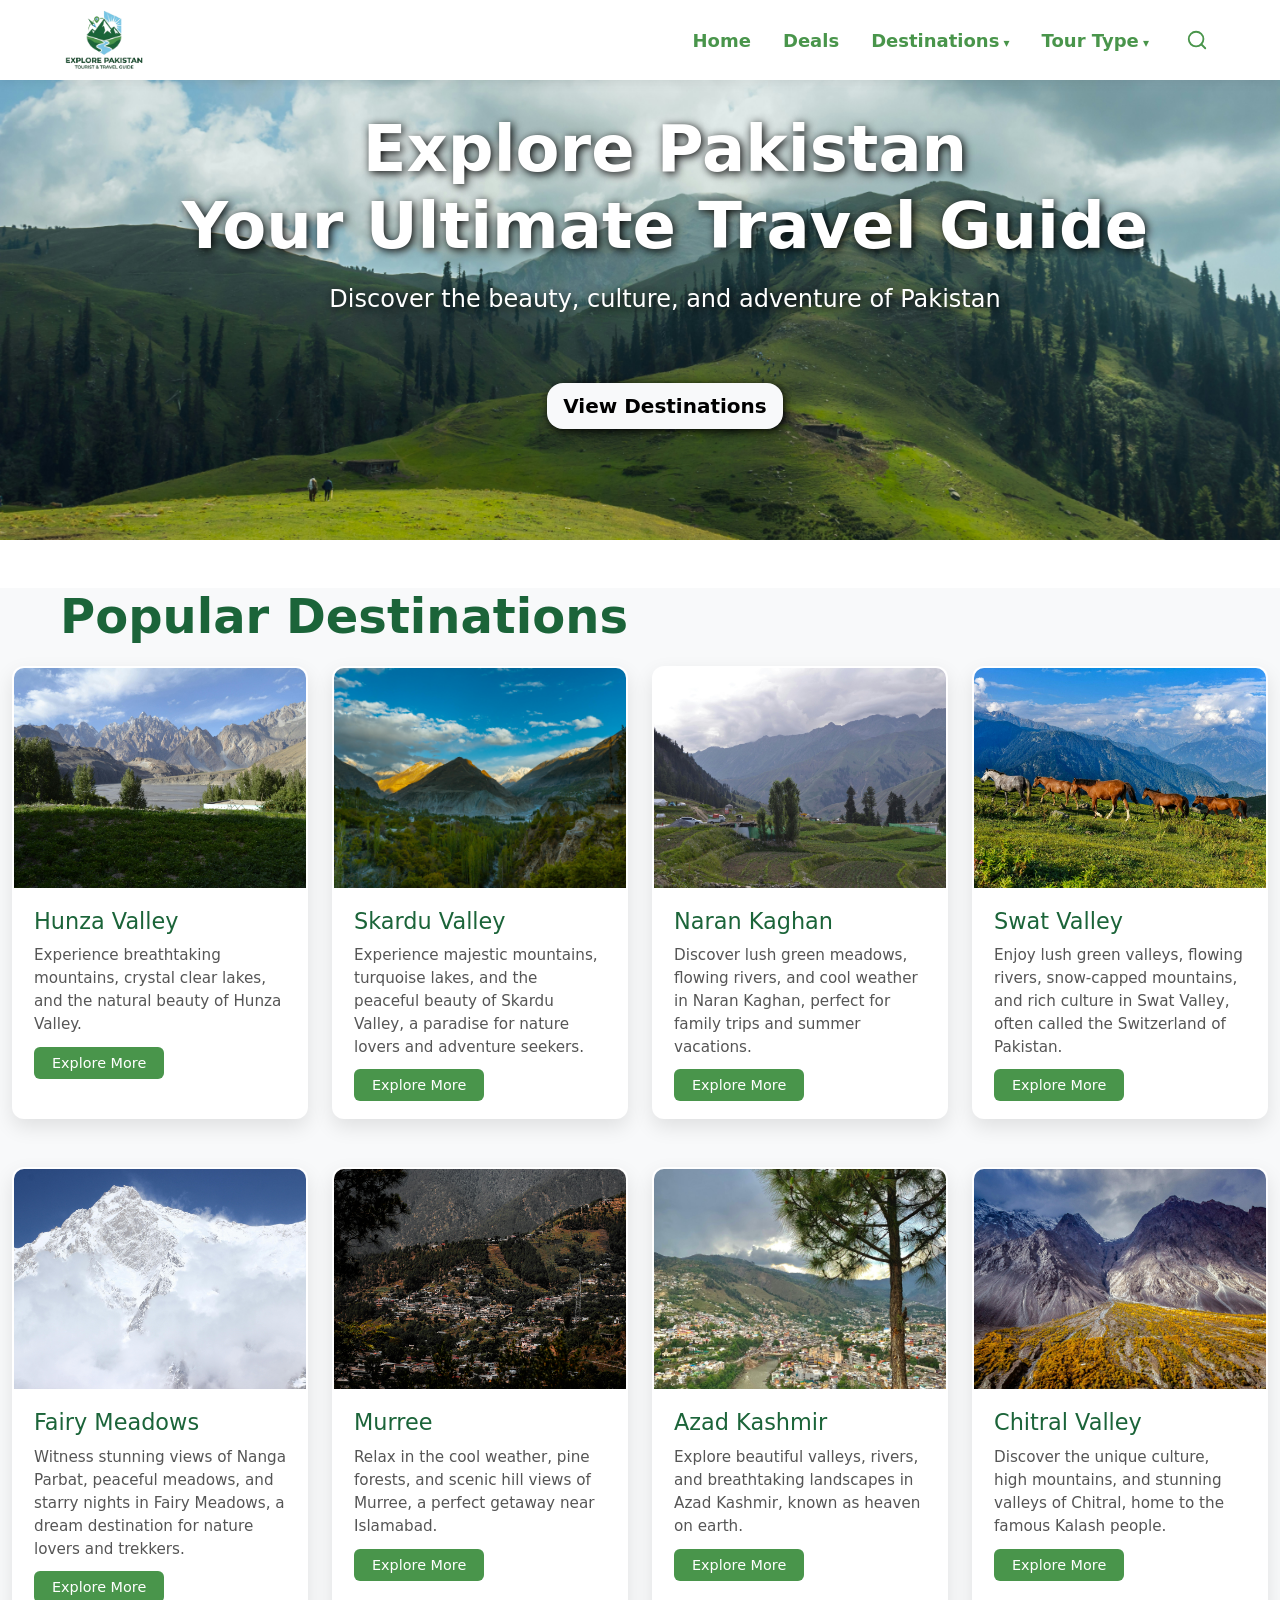
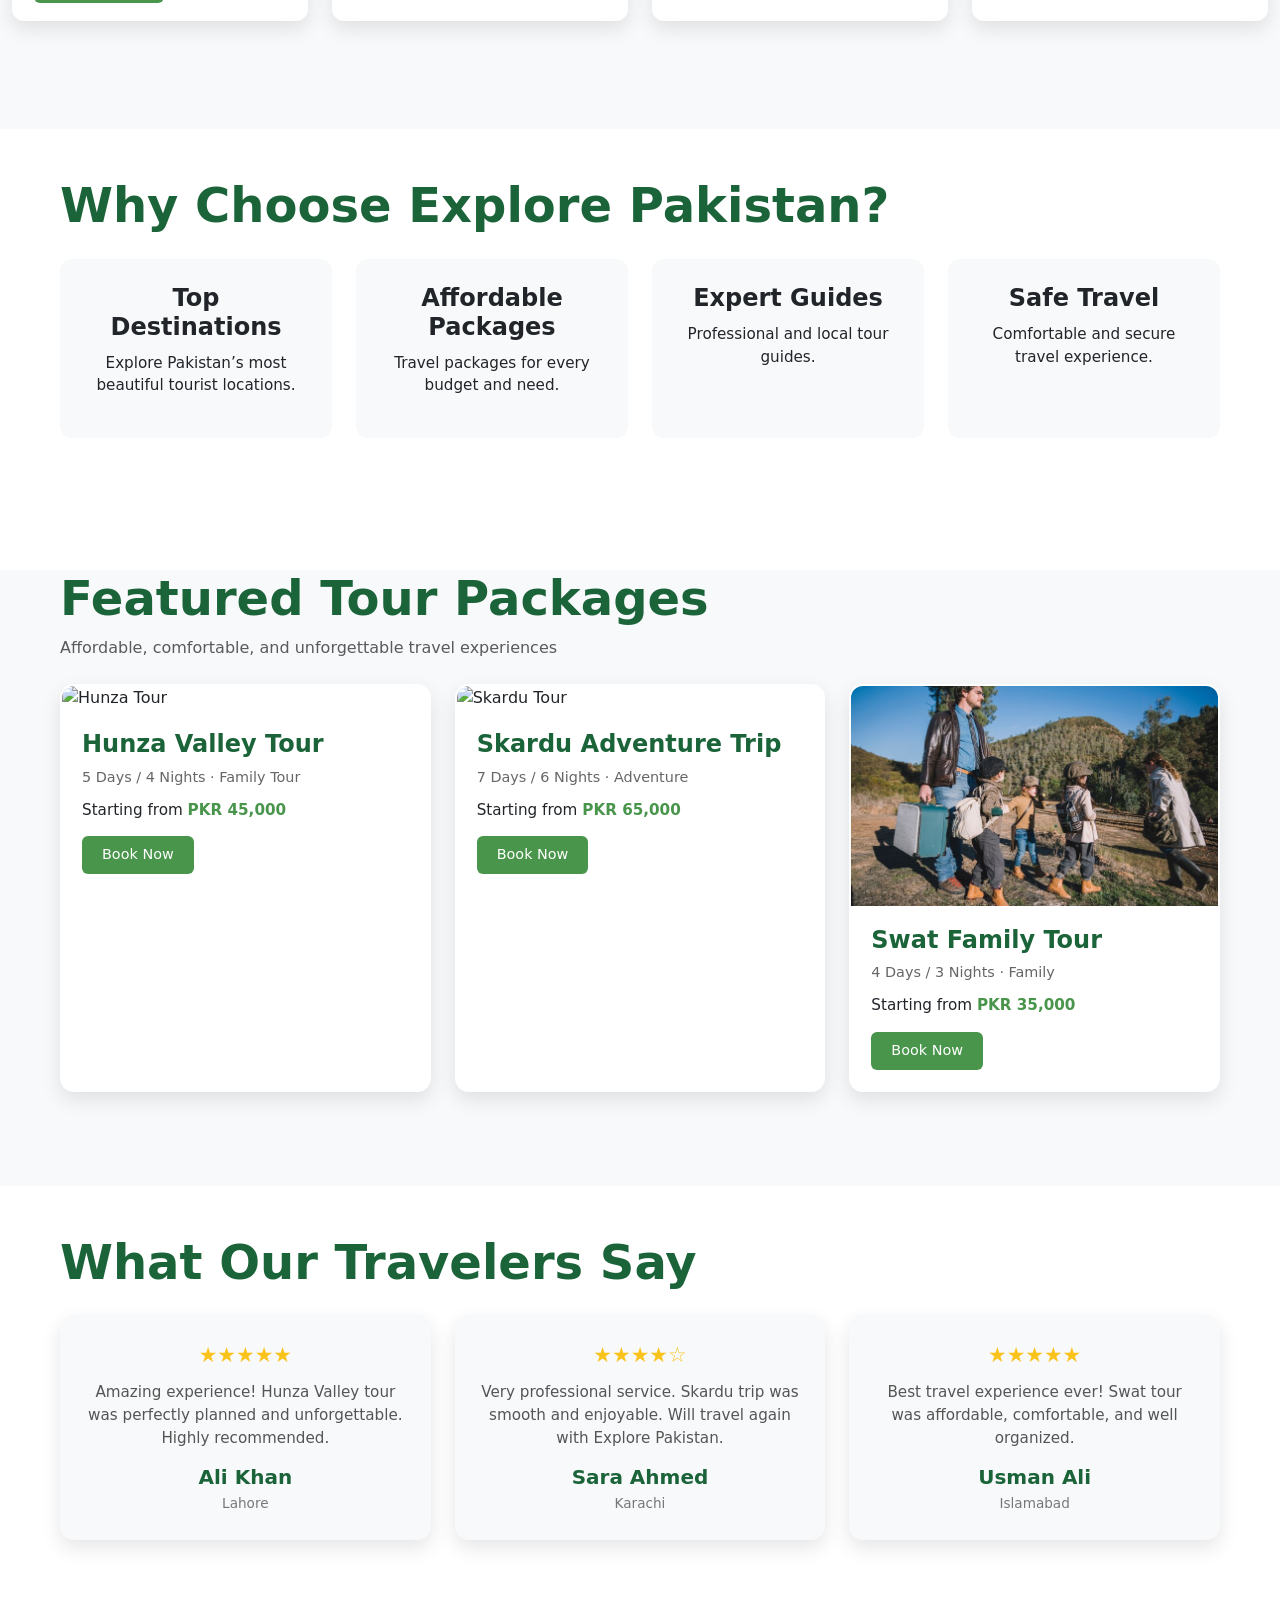
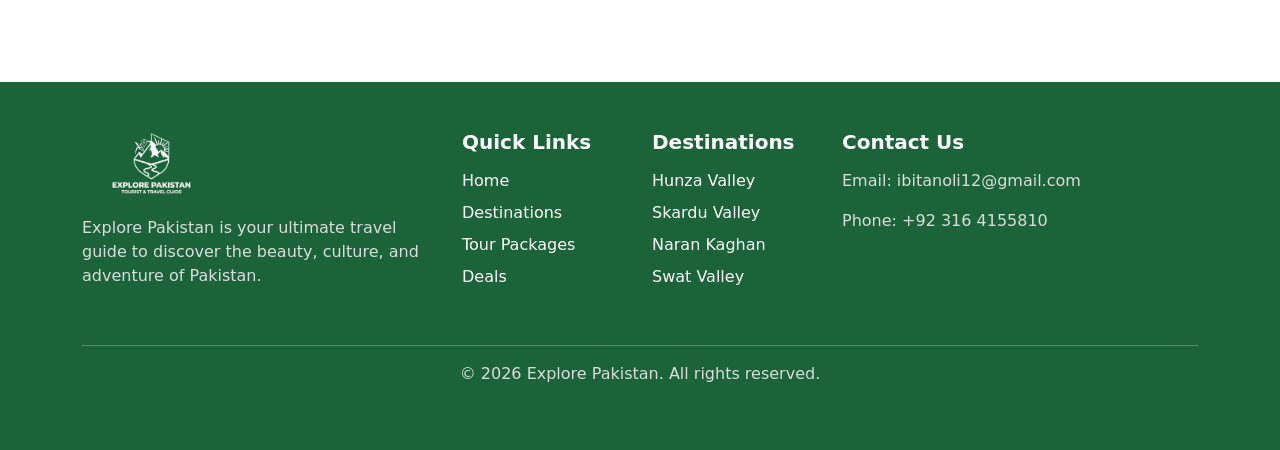
==== commit 57d1b067: "Replace Bootstrap navbar with custom JS navbar across all pages - Created navbar.css and navbar.js a" ====
--- a/index.html
+++ b/index.html
@@ -6,86 +6,11 @@
     <title>Explore Pakistan – Tourist & Travel Guide</title>
     <link rel="icon" type="imges/png" href="imges/tourist favicon.png">
     <link rel="stylesheet" href="bootstrap-5.3.8-dist/css/bootstrap.min.css">
+    <link rel="stylesheet" href="navbar.css">
     <link rel="stylesheet" href="style.css">
 </head>
 <body>
    
- <nav class="navbar navbar-expand-lg p-0  ">
-  <div class="container-fluid">
-
-    <!-- Logo Left -->
-    <a class="navbar-brand" href="index.html">
-      <img src="imges/main logo.png"
-           alt="Explore Pakistan Logo" class="img-fluid ms-5" style="height:90px;">
-    </a>
-
-    <!-- Toggler for mobile -->
-    <button class="navbar-toggler" type="button" data-bs-toggle="collapse" data-bs-target="#navbarRightMenu">
-      <span class="navbar-toggler-icon"></span>
-    </button>
-
-    <!-- Right Menu -->
-    <div class="collapse navbar-collapse mt-auto" id="navbarRightMenu">
-      <ul class="navbar-nav gap-4 ms-auto mb-2 mb-lg-0     customnav"> 
-        <li class="nav-item"><a class="nav-link " href="index.html">Home</a></li>
-        <li class="nav-item"><a class="nav-link" href="#">Deals</a></li>
-
-        <!-- Destinations Dropdown -->
-        <li class="nav-item dropdown">
-          <a class="nav-link dropdown-toggle" href="#" role="button" data-bs-toggle="dropdown">Destinations</a>
-          <ul class="dropdown-menu">
-            <li><a class="dropdown-item" href="azad.html">Azad Kashmir Tours</a></li>
-            <li><a class="dropdown-item" href="chitral.html">Chitral Valley Tours</a></li>
-            <li><a class="dropdown-item" href="fairy.html">Fairy Meadows Tours</a></li>
-            <li><a class="dropdown-item" href="hunza.html">Hunza Valley Tours</a></li>
-            <li><a class="dropdown-item" href="murree.html">Murree Tours</a></li>
-            <li><a class="dropdown-item" href="naran.html">Naran Kaghan Tours</a></li>
-            <li><a class="dropdown-item" href="skardu.html">Skardu Valley Tours</a></li>
-            <li><a class="dropdown-item" href="swat.html">Swat Valley Tours</a></li>
-          </ul>
-        </li>
-
-        <!-- Tour Type Dropdown -->
-        <li class="nav-item dropdown">
-          <a class="nav-link dropdown-toggle" href="#" role="button" data-bs-toggle="dropdown">Tour Type</a>
-          <ul class="dropdown-menu">
-            <li><a class="dropdown-item" href="#">Family Tours</a></li>
-            <li><a class="dropdown-item" href="#">Honeymoon Tours</a></li>
-            <li><a class="dropdown-item" href="#">Adventure Tours</a></li>
-            <li><a class="dropdown-item" href="#">Group Tours</a></li>
-            <li><a class="dropdown-item" href="#">Luxury Tours</a></li>
-          </ul>
-        </li>
-
-<!--Search bar-->
-<li class="nav-item ms-4">
-  <div class="search-wrapper">
-    <!-- Search Icon Button -->
-    <button class="search-button" type="button" style="background:none; border:none; cursor:pointer; padding:5px;">
-      <svg xmlns="http://www.w3.org/2000/svg" width="24" height="24" fill="none" stroke="#49954b" stroke-width="2" stroke-linecap="round" stroke-linejoin="round" viewBox="0 0 24 24">
-        <circle cx="11" cy="11" r="8"></circle>
-        <line x1="21" y1="21" x2="16.65" y2="16.65"></line>
-      </svg>
-    </button>
-
-    <!-- Hidden Input Field -->
-    <input type="text" class="search-input" placeholder="Search...">
-  </div>
-</li>
-
-
-
-      </ul>
-    </div>
-  </div>
-</nav>
-
-
-      
-
-    </div>
-  </div>
-</nav>
 
 <!--First Section-->
 <div class="container-fluid firstsection">
@@ -464,6 +389,7 @@
 
 <!--Javascript links-->
     <script src="bootstrap-5.3.8-dist/js/bootstrap.bundle.min.js"></script>
+    <script src="navbar.js"></script>
     <script src="script.js"></script>
 </body>
 </html>
--- a/navbar.css
+++ b/navbar.css
@@ -0,0 +1,254 @@
+/* ===== CUSTOM NAVBAR ===== */
+#ep-navbar {
+  position: fixed;
+  top: 0;
+  left: 0;
+  width: 100%;
+  height: 80px;
+  background: #fff;
+  z-index: 1060;
+  display: flex;
+  align-items: center;
+  justify-content: space-between;
+  padding: 0 40px;
+  box-shadow: 0 2px 10px rgba(0,0,0,0.08);
+  transform: translateY(0);
+  transition: transform 0.35s ease;
+}
+
+#ep-navbar.nav-hidden {
+  transform: translateY(-100%);
+}
+
+/* Logo */
+#ep-navbar .ep-logo img {
+  height: 70px;
+  display: block;
+}
+
+/* Desktop Links */
+#ep-navbar .ep-links {
+  display: flex;
+  align-items: center;
+  gap: 32px;
+  list-style: none;
+  margin: 0;
+  padding: 0;
+}
+
+#ep-navbar .ep-links a {
+  font-size: 18px;
+  font-weight: 700;
+  color: #49954b;
+  text-decoration: none;
+  transition: color 0.2s;
+}
+
+#ep-navbar .ep-links a:hover {
+  color: #1b6439;
+}
+
+/* Dropdown */
+#ep-navbar .ep-dropdown {
+  position: relative;
+}
+
+#ep-navbar .ep-dropdown-menu {
+  display: none;
+  position: absolute;
+  top: calc(100% + 8px);
+  left: 0;
+  background: #fff;
+  border-radius: 8px;
+  box-shadow: 0 6px 20px rgba(0,0,0,0.12);
+  min-width: 200px;
+  padding: 8px 0;
+  list-style: none;
+  margin: 0;
+  z-index: 200;
+}
+
+#ep-navbar .ep-dropdown:hover .ep-dropdown-menu {
+  display: block;
+}
+
+#ep-navbar .ep-dropdown-menu li a {
+  display: block;
+  padding: 9px 20px;
+  font-size: 15px;
+  font-weight: 600;
+  color: #333;
+  text-decoration: none;
+  transition: background 0.15s, color 0.15s;
+}
+
+#ep-navbar .ep-dropdown-menu li a:hover {
+  background: #f0f9f0;
+  color: #49954b;
+}
+
+/* Dropdown arrow */
+#ep-navbar .ep-dropdown > a::after {
+  content: ' ▾';
+  font-size: 12px;
+}
+
+/* Search */
+#ep-navbar .ep-search-wrapper {
+  display: flex;
+  align-items: center;
+  position: relative;
+}
+
+#ep-navbar .ep-search-btn {
+  background: none;
+  border: none;
+  cursor: pointer;
+  padding: 5px;
+  display: flex;
+  align-items: center;
+}
+
+#ep-navbar .ep-search-input {
+  width: 0;
+  opacity: 0;
+  padding: 5px 10px;
+  border: 1.5px solid #49954b;
+  border-radius: 20px;
+  font-size: 14px;
+  transition: width 0.3s ease, opacity 0.3s ease;
+  margin-left: 5px;
+  outline: none;
+}
+
+#ep-navbar .ep-search-wrapper.active .ep-search-input {
+  width: 150px;
+  opacity: 1;
+}
+
+/* Hamburger button - mobile only */
+#ep-navbar .ep-hamburger {
+  display: none;
+  flex-direction: column;
+  gap: 5px;
+  cursor: pointer;
+  background: none;
+  border: 2px solid #49954b;
+  border-radius: 6px;
+  padding: 8px 10px;
+  z-index: 1100;
+}
+
+#ep-navbar .ep-hamburger span {
+  width: 22px;
+  height: 2px;
+  background: #49954b;
+  display: block;
+  border-radius: 2px;
+  transition: all 0.3s;
+}
+
+/* ===== MOBILE SIDE DRAWER ===== */
+#ep-drawer-overlay {
+  display: none;
+  position: fixed;
+  inset: 0;
+  background: rgba(0,0,0,0.45);
+  z-index: 1070;
+}
+
+#ep-drawer-overlay.open {
+  display: block;
+}
+
+#ep-drawer {
+  position: fixed;
+  top: 0;
+  right: -320px;
+  width: 280px;
+  height: 100%;
+  background: #fff;
+  z-index: 1080;
+  padding: 70px 0 30px;
+  box-shadow: -4px 0 20px rgba(0,0,0,0.15);
+  transition: right 0.35s ease;
+  overflow-y: auto;
+}
+
+#ep-drawer.open {
+  right: 0;
+}
+
+#ep-drawer .ep-drawer-close {
+  position: absolute;
+  top: 18px;
+  right: 18px;
+  background: none;
+  border: none;
+  font-size: 26px;
+  color: #49954b;
+  cursor: pointer;
+  line-height: 1;
+}
+
+#ep-drawer ul {
+  list-style: none;
+  margin: 0;
+  padding: 0;
+}
+
+#ep-drawer > ul > li > a,
+#ep-drawer > ul > li > span {
+  display: block;
+  padding: 14px 28px;
+  font-size: 18px;
+  font-weight: 700;
+  color: #49954b;
+  text-decoration: none;
+  border-bottom: 1px solid #f0f0f0;
+  cursor: pointer;
+}
+
+#ep-drawer > ul > li > span::after {
+  content: ' ▾';
+  font-size: 12px;
+}
+
+#ep-drawer .ep-drawer-sub {
+  display: none;
+  background: #f9f9f9;
+}
+
+#ep-drawer .ep-drawer-sub.open {
+  display: block;
+}
+
+#ep-drawer .ep-drawer-sub li a {
+  display: block;
+  padding: 10px 44px;
+  font-size: 15px;
+  font-weight: 600;
+  color: #333;
+  text-decoration: none;
+  border-bottom: 1px solid #eee;
+  transition: color 0.2s;
+}
+
+#ep-drawer .ep-drawer-sub li a:hover {
+  color: #49954b;
+}
+
+/* ===== RESPONSIVE ===== */
+@media (max-width: 991px) {
+  #ep-navbar .ep-links {
+    display: none;
+  }
+
+  #ep-navbar .ep-hamburger {
+    display: flex;
+  }
+
+  #ep-navbar {
+    padding: 0 20px;
+  }
+}
--- a/style.css
+++ b/style.css
@@ -5,26 +5,9 @@
 }
 
 
-nav {
-  position: fixed;
-  top: 0;
-  width: 100%;
-  transition: top 0.3s ease;
-  z-index: 999;
-}
-
 
 .logo{
     width: 15%;
-}
-.customnav li a{
-    font-size: 20px;
-    font-weight: bold;
-    transition: 0.2s ease;
-    color: #49954b;
-}
-.customnav li a:hover{
-    color: #1b6439;
 }
 
 
@@ -58,7 +41,9 @@
     width: 100%;
     overflow: hidden;
     background: url('imges/first\ section.jpg') center/cover no-repeat;
-    
+    display: flex;
+    align-items: center;
+    justify-content: center;
 }
 
 
@@ -78,12 +63,16 @@
 .content{
     text-align: center;
     position: relative;
-   padding-top: 50px;
-   padding-bottom: 50px;
-    padding-left: 50px; 
+    padding-top: 50px;
+    padding-bottom: 50px;
+    padding-left: 50px;
     min-height: 60vh;
     width: 100%;
     z-index: 2;
+    display: flex;
+    flex-direction: column;
+    align-items: center;
+    justify-content: center;
 }
 .content h1 {
     
@@ -533,6 +522,77 @@
   .booking-header h2 {
     font-size: 26px;
   }
+
+  /* Index page hero section - mobile center fix */
+  .content {
+    padding-left: 15px;
+    padding-right: 15px;
+    align-items: center;
+    justify-content: center;
+    text-align: center;
+  }
+
+  .content h1 {
+    text-align: center;
+    width: 100%;
+  }
+
+  .content p {
+    text-align: center;
+    width: 100%;
+  }
+
+  .content button {
+    align-self: center;
+  }
+
+  /* Mobile navbar logo - left corner */
+  .navbar-brand img {
+    margin-left: 0 !important;
+    height: 70px !important;
+  }
+
+  /* Mobile menu - right side drawer */
+  .navbar-collapse {
+    position: fixed;
+    top: 0;
+    right: -100%;
+    width: 75%;
+    max-width: 300px;
+    height: 100vh;
+    background-color: white;
+    z-index: 1055;
+    padding: 80px 20px 30px 20px;
+    transition: right 0.35s ease;
+    overflow-y: auto;
+    box-shadow: -4px 0 15px rgba(0,0,0,0.15);
+  }
+
+  .navbar-collapse.show {
+    right: 0;
+  }
+
+  /* Overlay behind drawer - nav (1060) se neecha */
+  .nav-overlay {
+    display: none;
+    position: fixed;
+    top: 0; left: 0;
+    width: 100%; height: 100%;
+    background: rgba(0,0,0,0.4);
+    z-index: 1045;
+  }
+
+  .nav-overlay.active {
+    display: block;
+  }
+
+  /* Hero section stays in place */
+  .firstsection,
+  .hunza-hero {
+    margin-top: 0;
+    position: relative;
+    z-index: 1;
+  }
 }
 
 
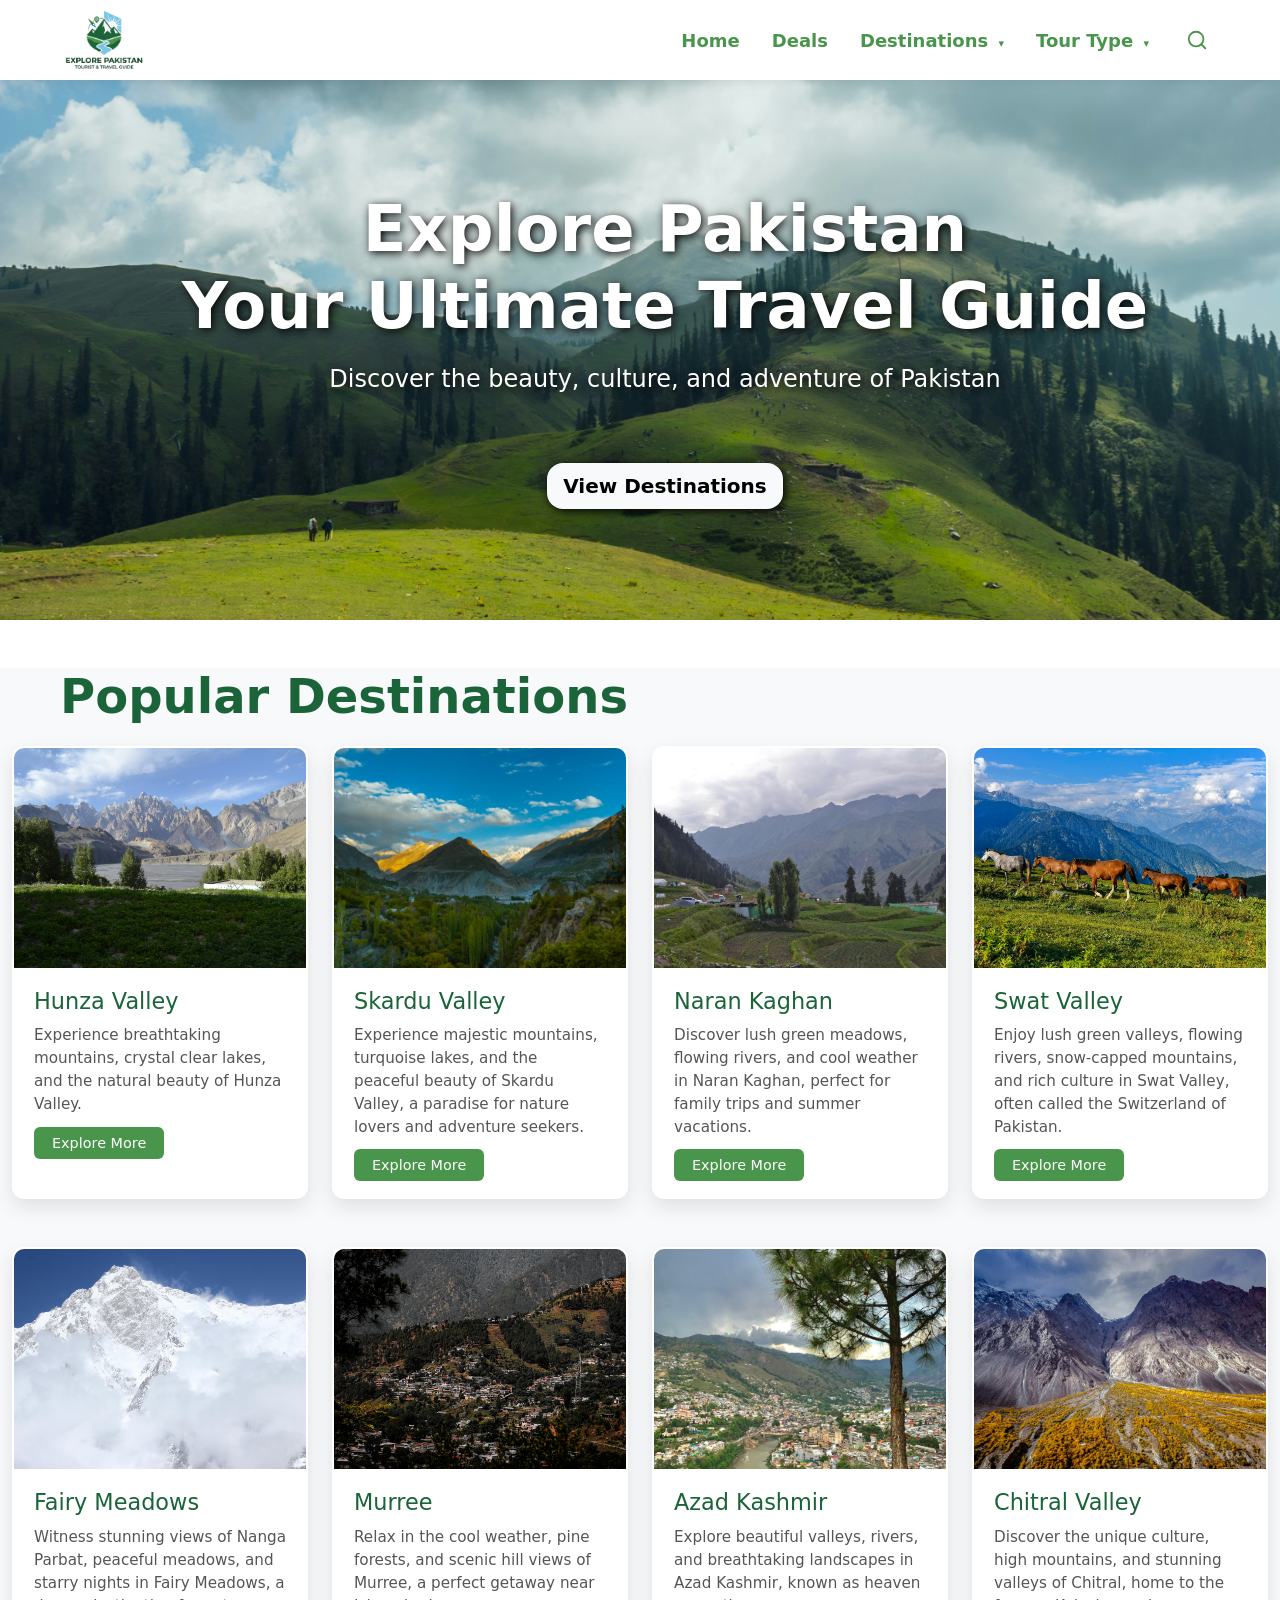
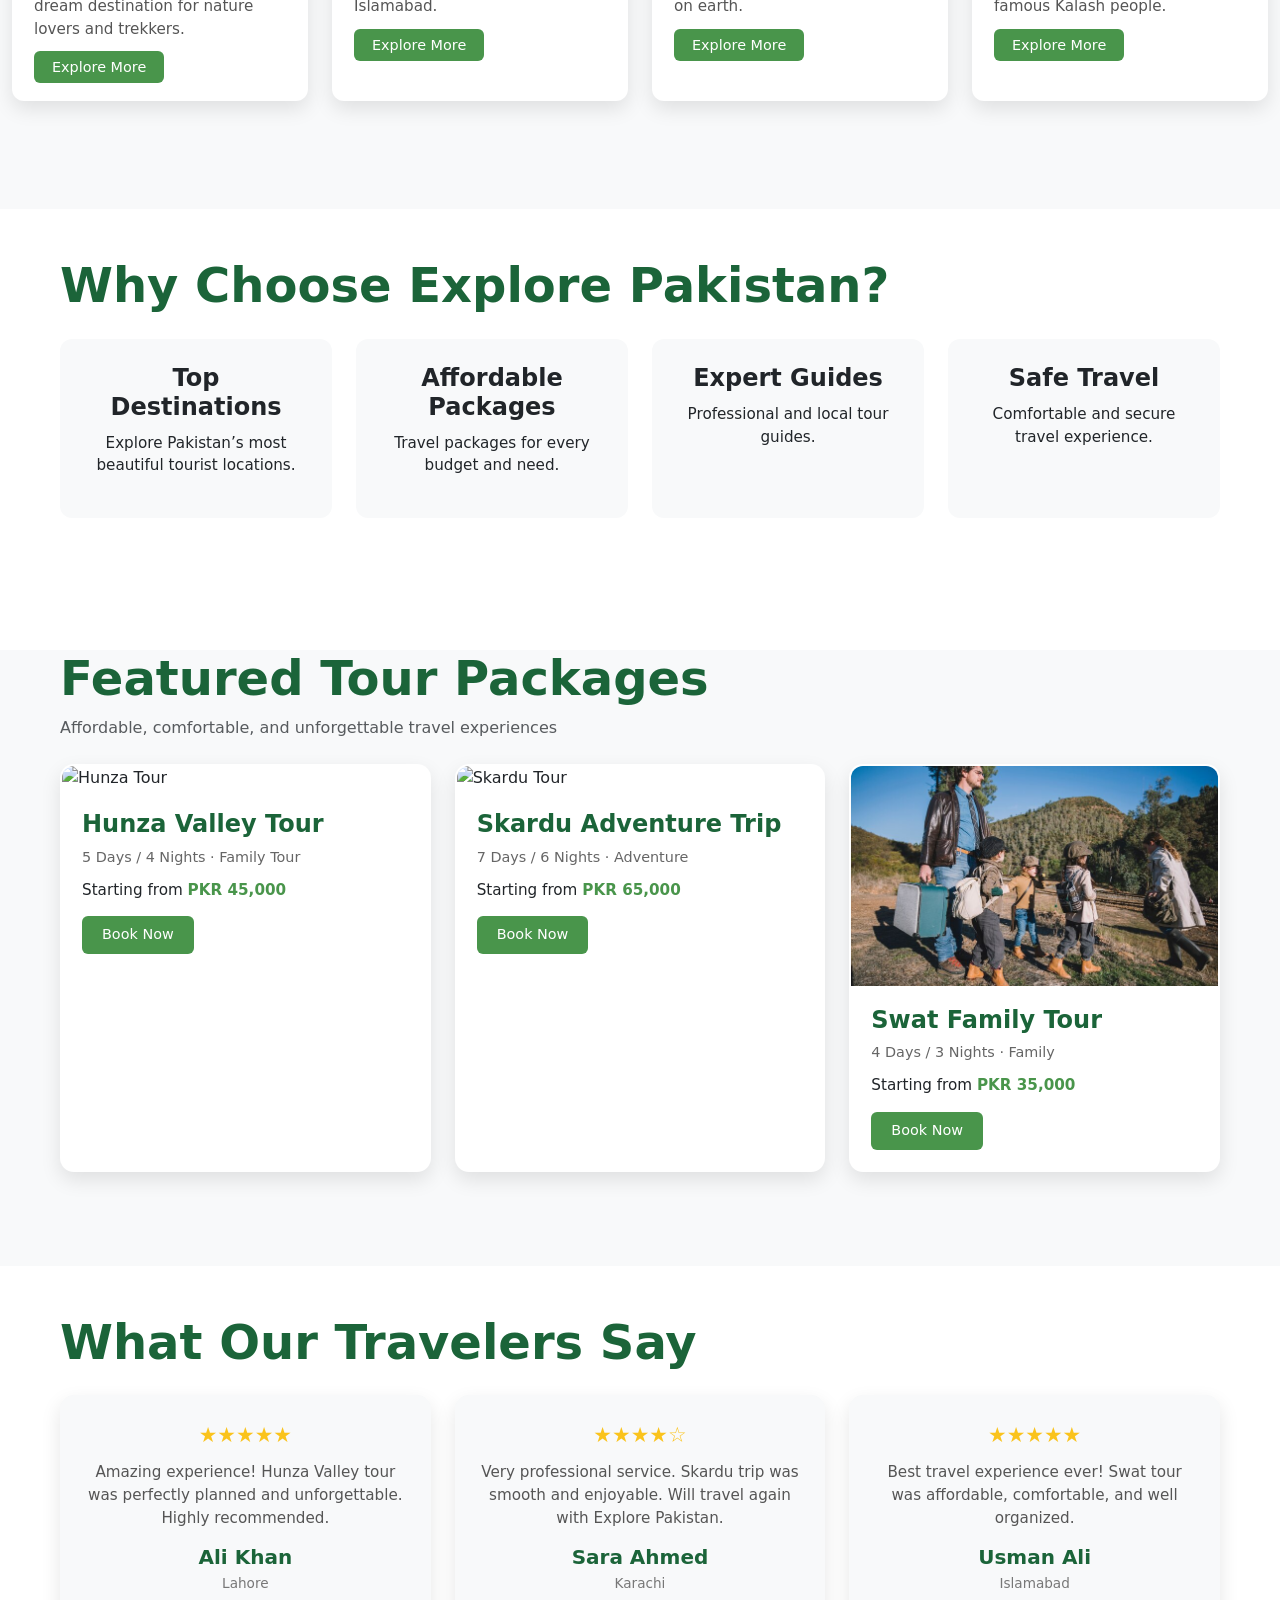
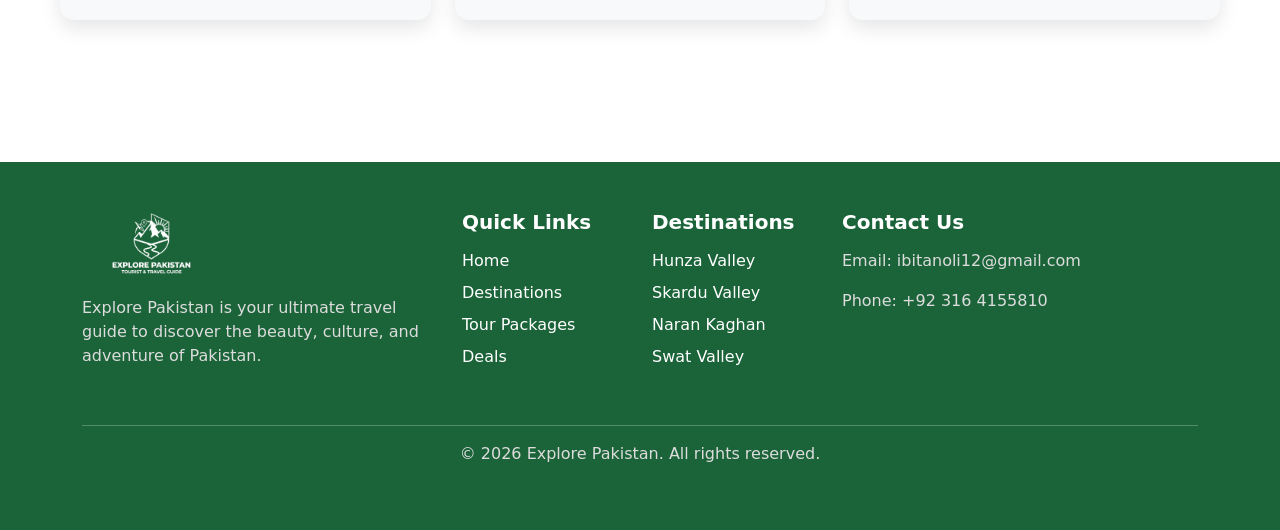
==== commit 60b2648e: "Link Explore More card buttons to their respective destination pages" ====
--- a/index.html
+++ b/index.html
@@ -57,7 +57,7 @@
 and the peaceful beauty of Skardu Valley,
 a paradise for nature lovers and adventure seekers.
       </p>
-      <a href="#" class="card-btn">Explore More</a>
+      <a href="skardu.html" class="card-btn">Explore More</a>
     </div>
 
   </div>
@@ -75,7 +75,7 @@
         and cool weather in Naran Kaghan,
         perfect for family trips and summer vacations.
       </p>
-      <a href="#" class="card-btn">Explore More</a>
+      <a href="naran.html" class="card-btn">Explore More</a>
     </div>
 
   </div>
@@ -94,7 +94,7 @@
 snow-capped mountains, and rich culture in Swat Valley,
 often called the Switzerland of Pakistan.
       </p>
-      <a href="#" class="card-btn">Explore More</a>
+      <a href="swat.html" class="card-btn">Explore More</a>
     </div>
 
   </div>
@@ -114,7 +114,7 @@
 peaceful meadows, and starry nights in Fairy Meadows,
 a dream destination for nature lovers and trekkers.
       </p>
-      <a href="#" class="card-btn">Explore More</a>
+      <a href="fairy.html" class="card-btn">Explore More</a>
     </div>
 
   </div>
@@ -133,7 +133,7 @@
 and scenic hill views of Murree,
 a perfect getaway near Islamabad.
       </p>
-      <a href="#" class="card-btn">Explore More</a>
+      <a href="murree.html" class="card-btn">Explore More</a>
     </div>
 
   </div>
@@ -152,7 +152,7 @@
 and breathtaking landscapes in Azad Kashmir,
 known as heaven on earth.
       </p>
-      <a href="#" class="card-btn">Explore More</a>
+      <a href="azad.html" class="card-btn">Explore More</a>
     </div>
 
   </div>
@@ -171,7 +171,7 @@
 and stunning valleys of Chitral,
 home to the famous Kalash people.
       </p>
-      <a href="#" class="card-btn">Explore More</a>
+      <a href="chitral.html" class="card-btn">Explore More</a>
     </div>
 
   </div>
--- a/navbar.css
+++ b/navbar.css
@@ -54,43 +54,60 @@
 }
 
 #ep-navbar .ep-dropdown-menu {
-  display: none;
+  display: block;
+  visibility: hidden;
+  opacity: 0;
+  pointer-events: none;
   position: absolute;
-  top: calc(100% + 8px);
+  top: calc(100% + 6px);
   left: 0;
   background: #fff;
-  border-radius: 8px;
-  box-shadow: 0 6px 20px rgba(0,0,0,0.12);
-  min-width: 200px;
-  padding: 8px 0;
+  border-radius: 10px;
+  box-shadow: 0 8px 24px rgba(0,0,0,0.13);
+  min-width: 210px;
+  padding: 6px 0;
   list-style: none;
   margin: 0;
-  z-index: 200;
-}
-
-#ep-navbar .ep-dropdown:hover .ep-dropdown-menu {
-  display: block;
+  z-index: 500;
+  transform: translateY(-8px);
+  transition: opacity 0.22s ease, transform 0.22s ease, visibility 0.22s;
+}
+
+#ep-navbar .ep-dropdown.open .ep-dropdown-menu {
+  visibility: visible;
+  opacity: 1;
+  pointer-events: auto;
+  transform: translateY(0);
 }
 
 #ep-navbar .ep-dropdown-menu li a {
   display: block;
-  padding: 9px 20px;
+  padding: 10px 22px;
   font-size: 15px;
-  font-weight: 600;
-  color: #333;
-  text-decoration: none;
-  transition: background 0.15s, color 0.15s;
+  font-weight: 700;
+  color: #49954b;
+  text-decoration: none;
+  transition: background 0.15s, color 0.15s, padding-left 0.15s;
+  border-left: 3px solid transparent;
 }
 
 #ep-navbar .ep-dropdown-menu li a:hover {
   background: #f0f9f0;
-  color: #49954b;
-}
-
-/* Dropdown arrow */
-#ep-navbar .ep-dropdown > a::after {
-  content: ' ▾';
-  font-size: 12px;
+  color: #1b6439;
+  padding-left: 28px;
+  border-left: 3px solid #49954b;
+}
+
+/* Dropdown arrow rotates when open */
+#ep-navbar .ep-dropdown > a .ep-arrow {
+  display: inline-block;
+  margin-left: 4px;
+  font-size: 11px;
+  transition: transform 0.22s ease;
+}
+
+#ep-navbar .ep-dropdown.open > a .ep-arrow {
+  transform: rotate(180deg);
 }
 
 /* Search */
--- a/style.css
+++ b/style.css
@@ -44,6 +44,7 @@
     display: flex;
     align-items: center;
     justify-content: center;
+    padding-top: 80px;
 }
 
 
